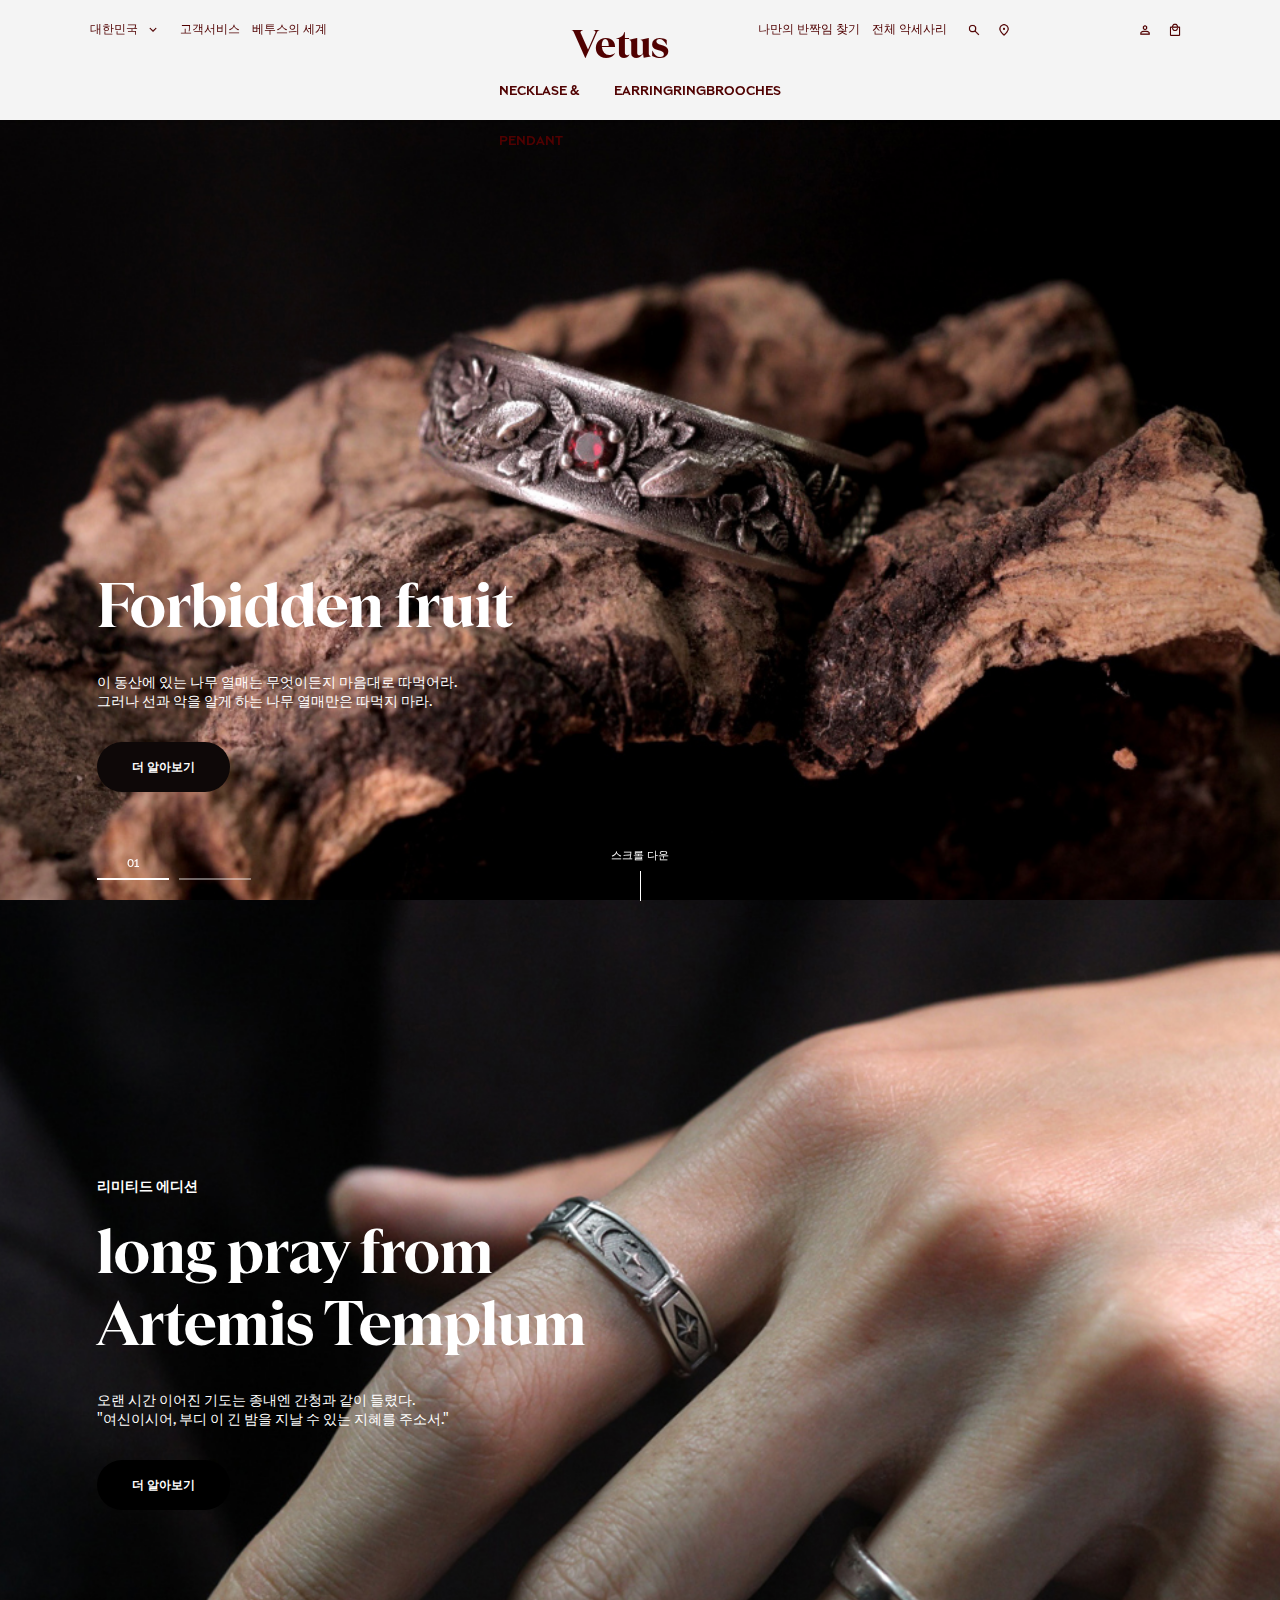
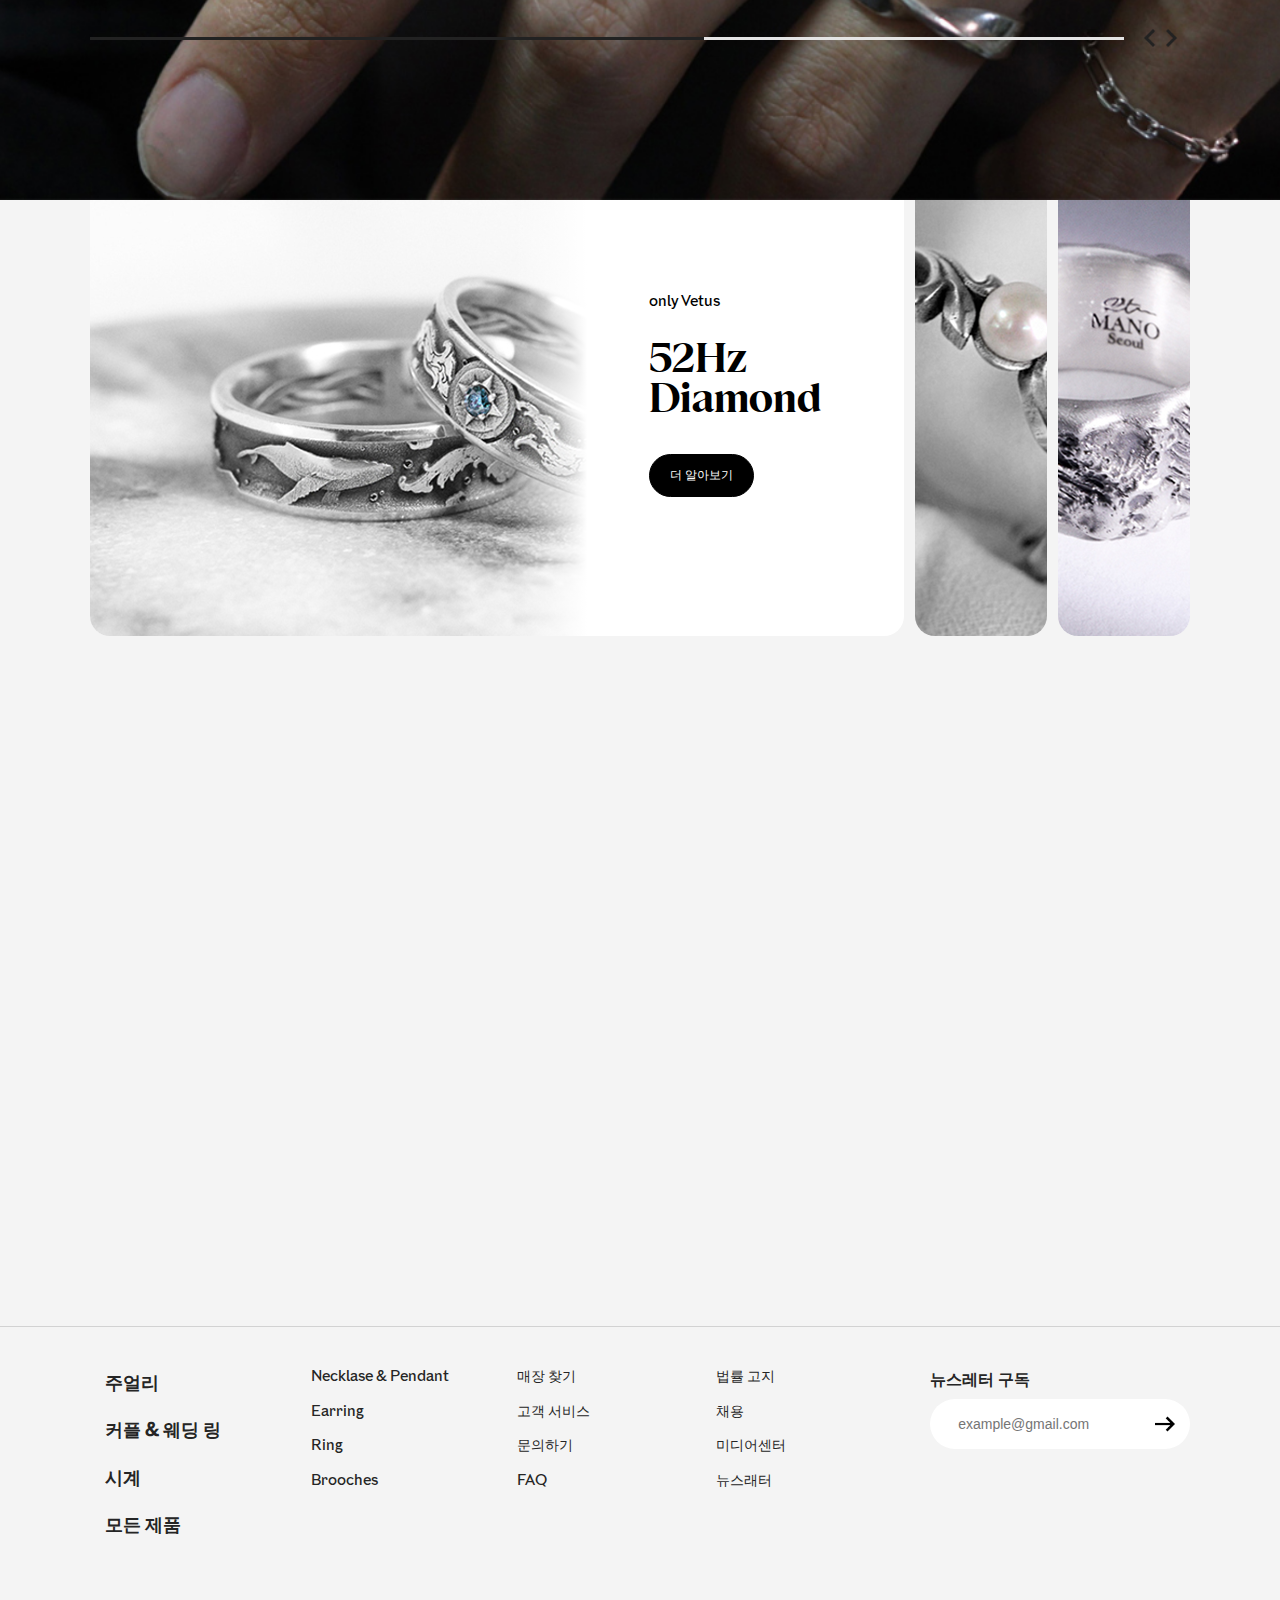
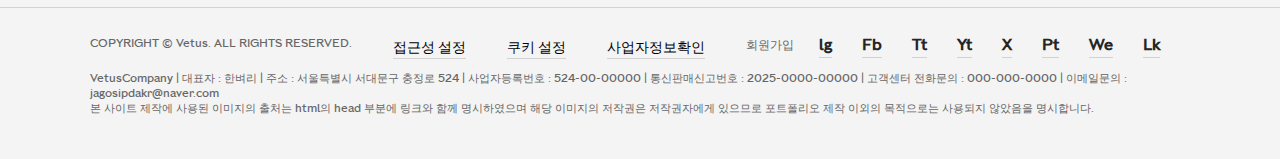
==== index.html @ 0f2a2543 "ipad test" ====
<!DOCTYPE html>
<html lang="ko">
<head>
  <meta charset="UTF-8">
  <meta name="viewport" content="width=device-width, initial-scale=1.0">
  <title>Vetus - 시간의 반짝임을 당신께 보냅니다.</title>

  <!-- 
      레퍼런스
      1) 론진 코리아 공식 홈페이지 : https://www.longines.com/kr
      2) 티파니엔코 America

      로고 이미지 출처
      1) 자체 제작

      상품 상세 이미지 출처 
      1) mano seoul : https://manoseoul.com/


    * 중앙컨텐츠 참고하기
      https://tapkorea.kr/
      https://www.planit147.com/
  -->

  <!-- 파비콘 -->
  <link rel="shortcut icon" href="/img/favicon.jpg" type="image/x-icon">

  <!-- font -->
  <link rel="stylesheet" href="css/font.css">

  <!-- css -->
  <link rel="stylesheet" href="css/reset.css">
  <link rel="stylesheet" href="css/style.css">
</head>
<body>
  <header>
    <div id="head-top">
      <div class="Toolbar left">
        <ul>
          <li class="text">대한민국<i class="icon arrow"></i></li>
          <li class="text"><a href="#">고객서비스</a></li>
          <li class="text"><a href="#">베투스의 세계</a></li>
        </ul>
      </div> <!-- Toolbar-left -->
      <div class="Toolbar right">
        <ul class="txt">
          <li class="text">나만의 반짝임 찾기</li>
          <li class="text">전체 악세사리</li>
        </ul>
        <ul class="icon-wrap left">
          <li><i class="icon search"></i><p class="hidden">검색</p></li>
          <li><i class="icon store"></i><p class="hidden">오프라인 매장 찾기</p></li>
        </ul>
        <h1><a href="#"><p>Vetus</p></a></h1>
        <ul class="icon-wrap right">
          <li><i class="icon login"></i><p class="hidden">회원가입</p></li>
          <li><i class="icon cart"></i><p class="hidden">장바구니</p></li>
          <li id="ham"><div><i></i><i></i><i></i></div></li>
        </ul>
      </div> <!-- Toolbar-right -->
    </div> <!-- header-top -->
    <nav id="head-bottom">
      <ul>
        <li><a href="#">NECKLASE & PENDANT</a></li>
        <li><a href="#">EARRING</a></li>
        <li><a href="#">RING</a></li>
        <li><a href="#">BROOCHES</a></li>
      </ul>
      <div id="gnb-sub">
      </div> <!-- gnb-sub -->
    </nav> <!-- gnb -->
  </header>
<!-- header end / main start -->
  <main>
    <div id="inner-box">
      <div class="wrap">
        <div id="main-view-a" class="area" onmousewheel="return false;">
          <!-- onmousewheel="return false;" = 이 구역에서는 마우스 휠 적용 x -->
           <div class="text">
            <h3>Forbidden fruit</h3>
            <p>이 동산에 있는 나무 열매는 무엇이든지 마음대로 따먹어라.
              <br>그러나 선과 악을 알게 하는 나무 열매만은 따먹지 마라.</p>
            <div class="btns">
              <span>더 알아보기</span>
             </div>
           </div> <!-- text -->
        </div>
        <div id="main-view-b" class="area">
          <div class="text">
            <h5>리미티드 에디션</h5>
            <h3>long pray from<br>Artemis Templum</h3>
            <p>오랜 시간 이어진 기도는 종내엔 간청과 같이 들렸다.
              <br>"여신이시어, 부디 이 긴 밤을 지날 수 있는 지혜를 주소서."</p>
            <span>더 알아보기</span>
          </div>  <!-- text -->
        </div>
      </div> <!-- wrap -->
      <div class="pager"></div>
      <div class="mouse">
        <p>스크롤 다운</p>
        <i></i>
      </div> <!-- mouse -->
    </div>
    <div id="content">
      <div id="select">
        <ul class="select-btn">
          <li class="list gift"><a  href="#gift" class="active">기프트 셀렉션</a></li>
          <li class="list only"><a href="#only">단독</a></li>
          <li class="list new"><a href="#new">신상품</a></li>
          <li class="list best"><a href="#best">베스트</a></li>
        </ul>
        <div id="select-sub">
          <article id="gift" class="active">
            <ul class="item-wrap">
              <li class="box item">
                <a href="#">
                  <div class="img">
                    <img src="img/gift-01.png" alt="">
                  </div>  <!-- img -->
                  <div class="info">
                    <span>베스트셀러</span>
                    <h3>52Hz Diamond</h3>
                    <div class="sub">
                      <p>블루 다이아몬드</p>
                    </div>
                    <h4>4,500,000 원</h4>
                  </div>  <!-- info -->
                </a>
              </li>  <!-- box -->
              <li class="box item">
                <a href="#">
                  <div class="img">
                    <img class="fix" src="img/gift-02.png" alt="">
                  </div>  <!-- img -->
                  <div class="info">
                    <span>베스트셀러</span>
                    <h3>white wave</h3>
                    <div class="sub">
                      <p>담수진주</p>
                    </div>
                    <h4>4,500,000 원</h4>
                  </div>  <!-- info -->
                </a>
              </li>  <!-- box -->
              <li class="box item">
                <a href="#">
                  <div class="img">
                    <img src="img/gift-03.png" alt="">
                  </div>  <!-- img -->
                  <div class="info">
                    <span>베스트셀러</span>
                    <h3>Venus</h3>
                    <div class="sub">
                      <p>담수진주</p>
                    </div>
                    <h4>4,500,000 원</h4>
                  </div>  <!-- info -->
                </a>
              </li>  <!-- box -->
              <li class="box item">
                <a href="#">
                  <div class="img">
                    <img src="img/gift-04.png" alt="">
                  </div>  <!-- img -->
                  <div class="info">
                    <span>베스트셀러</span>
                    <h3>The Old Man and the Sea</h3>
                    <div class="sub">
                      <p>파도</p>
                    </div>
                    <h4>4,500,000 원</h4>
                  </div>  <!-- info -->
                </a>
              </li>  <!-- box -->
              <li class="box item">
                <a href="#">
                  <div class="img">
                    <img src="img/main_02.png" alt="">
                  </div>  <!-- img -->
                  <div class="info">
                    <span>베스트셀러</span>
                    <h3>Artemis Templum</h3>
                    <div class="sub">
                      <p>별</p>
                    </div>
                    <h4>4,500,000 원</h4>
                  </div>  <!-- info -->
                </a>
              </li>  <!-- box -->
            </ul>
            <div class="swiper-scrollbar"></div>
            <div class="next"></div>
            <div class="prev"></div>
          </article>  <!-- gift -->
          <article id="only">
            <ul class="item-wrap">
              <li class="box item">
                <a href="#">
                  <div class="img">
                    <img src="img/only.png" alt="">
                  </div>  <!-- img -->
                  <div class="info">
                    <span>Only Vetus</span>
                    <h3>Veritas</h3>
                    <div class="sub">
                      <p>스와로브스키</p>
                    </div>
                    <h4>4,500,000 원</h4>
                  </div>  <!-- info -->
                </a>
              </li>  <!-- box -->
            </ul>
            <div class="swiper-scrollbar"></div>
            <div class="next arrow-hidden"></div>
            <div class="prev arrow-hidden"></div>
          </article>  <!-- only -->
          <article id="new">
            <ul class="item-wrap">
              <li class="box item">
                <a href="#">
                  <div class="img">
                    <img src="img/main_01.jpg" alt="">
                  </div>  <!-- img -->
                  <div class="info">
                    <span>신제품</span>
                    <h3>Forbidden fruit</h3>
                    <div class="sub">
                      <p>가넷</p>
                    </div>
                    <h4>4,500,000 원</h4>
                  </div>  <!-- info -->
                </a>
              </li>  <!-- box -->
            </ul>
            <div class="swiper-scrollbar"></div>
            <div class="next arrow-hidden"></div>
            <div class="prev arrow-hidden"></div>
          </article>  <!-- new -->
          <article id="best">
            <ul class="item-wrap">
              <li class="box item">
                <a href="#">
                  <div class="img">
                    <img src="img/best.png" alt="">
                  </div>  <!-- img -->
                  <div class="info">
                    <span>베스트셀러</span>
                    <h3>Nox</h3>
                    <div class="sub">
                      <p>스와로브스키</p>
                    </div>
                    <h4>4,500,000 원</h4>
                  </div>  <!-- info -->
                </a>
              </li>  <!-- box -->
            </ul>
            <div class="swiper-scrollbar"></div>
            <div class="next arrow-hidden"></div>
            <div class="prev arrow-hidden"></div>
          </article>  <!-- best -->
        </div>  <!-- select-sub -->
      </div>  <!-- select -->
      <div id="large-view">
        <div class="box active">
          <div class="large-img">
            <img src="img/large-view01.png" alt="">
          </div>  <!-- large-img -->
          <div class="info">
            <ul>
              <li><h5>only Vetus</h5></li>
              <li><h3>52Hz Diamond</h3></li>
              <li><span>더 알아보기</span></li>
            </ul>
          </div>
        </div>  <!-- box -->
        <div class="box">
          <div class="large-img">
            <img src="img/large-view02.png" alt="">
          </div>  <!-- large-img -->
          <div class="info">
            <ul>
              <li><h5>only Vetus</h5></li>
              <li><h3>Venus</h3></li>
              <li><span>더 알아보기</span></li>
            </ul>
          </div>
        </div>  <!-- box -->
        <div class="box">
          <div class="large-img">
            <img src="img/large-view03.png" alt="">
          </div>  <!-- large-img -->
          <div class="info">
            <ul>
              <li><h5>only Vetus</h5></li>
              <li><h3>The Old Man<br>and the Sea</h3></li>
              <li><span>더 알아보기</span></li>
            </ul>
          </div>
        </div>  <!-- box -->
      </div>  <!-- large-view -->
      <div id="video">
        <div class="frame">
          <iframe width="560" height="315" src="https://www.youtube.com/embed/Lh4hVo2W6wM?si=hEgqu5d1SpHcn3oU?autoplay=1&mute=1&controls=0"
            title="YouTube video player" frameborder="0" allow="accelerometer; autoplay; clipboard-write; encrypted-media; gyroscope; picture-in-picture; web-share"
            referrerpolicy="strict-origin-when-cross-origin" allowfullscreen>
          </iframe>
        </div>
      </div>
    </div>  <!-- content -->
  </main>
  <footer>
    <div id="footer-top">
      <div class="inner">
        <div class="dep-a">
          <ul>
            <li><a href="#">주얼리</a></li>
            <li><a href="#">커플 & 웨딩 링</a></li>
            <li><a href="#">시계</a></li>
            <li><a href="#">모든 제품</a></li>
          </ul>
        </div>
        <div class="dep-b">
          <ul>
            <li><a href="#">Necklase & Pendant</a></li>
            <li><a href="#">Earring</a></li>
            <li><a href="#">Ring</a></li>
            <li><a href="#">Brooches</a></li>
          </ul>
        </div>
        <div class="info">
          <ul class="left">
            <li>매장 찾기</li>
            <li>고객 서비스</li>
            <li>문의하기</li>
            <li>FAQ</li>
          </ul>
          <ul class="right">
            <li>법률 고지</li>
            <li>채용</li>
            <li>미디어센터</li>
            <li>뉴스래터</li>
          </ul>
        </div>
        <div class="letter">
          <p>뉴스레터 구독</p>
          <div class="box">
            <input type="text" placeholder="example@gmail.com">
            <i></i>
          </div>
        </div>  <!-- letter -->
      </div>  <!-- inner -->
    </div> <!-- footer-top -->
    <div id="footer-bottom">
      <div id="copy">
        <p class="copyright">COPYRIGHT &copy; Vetus. ALL RIGHTS RESERVED.</p>
        <a class="btns" href="#">접근성 설정</a>
        <a class="btns" href="#">쿠키 설정</a>
        <a class="btns" href="#">사업자정보확인</a>
        <div class="join">
          <p>회원가입</p>
          <ul>
            <li><a href="#">lg</a></li>
            <li><a href="#">Fb</a></li>
            <li><a href="#">Tt</a></li>
            <li><a href="#">Yt</a></li>
            <li><a href="#">X</a></li>
            <li><a href="#">Pt</a></li>
            <li><a href="#">We</a></li>
            <li><a href="#">Lk</a></li>
          </ul>
        </div>  <!-- join -->
      </div>  <!-- copy -->
      <div id="license">
        <p>VetusCompany | 대표자 : 한벼리 | 
          주소 : 서울특별시 서대문구 충정로 524 | 사업자등록번호 : 524-00-00000 | 
          통신판매신고번호 : 2025-0000-00000 | 고객센터 전화문의 : 000-000-0000 | 
          이메일문의 : jagosipdakr@naver.com</p>
        <p>본 사이트 제작에 사용된 이미지의 출처는 html의 head 부분에 링크와 함께 명시하였으며
          해당 이미지의 저작권은 저작권자에게 있으므로 포트폴리오 제작 이외의 목적으로는
          사용되지 않았음을 명시합니다.
        </p>
      </div>
    </div> <!-- footer-bottom -->
  </footer>

  <script src="https://cdn.jsdelivr.net/npm/swiper@11/swiper-bundle.min.js"></script>
  <script src="js/EzenScrollClass.js"></script>
  <script src="js/index_script.js"></script>
</body>
</html>
---- css/font.css ----
@font-face {
  font-family: 'LonginesSans_M';
  src: url(../font/LonginesSansMedium.woff2) format('woff2');
}

@font-face {
  font-family: 'LonginesSans_B';
  src: url(../font/LonginesSansBold.woff2) format('woff2');
}

@font-face {
  font-family: 'LonginesSerif_B';
  src: url(../font/LonginesSerifBold.woff2) format('woff2');
}
---- css/style.css ----
@charset "UTF-8";
/* 리셋 추가값 */
* {
  box-sizing: border-box;
}

a {
  text-decoration: none;
  color: inherit;
  cursor: pointer;
}

body {
  background: #f4f4f4;
  font-family: "LonginesSans_M";
  font-weight: 500;
}

/* 유동 사용 설정값 */
.hidden {
  display: none;
  visibility: hidden;
  opacity: 0;
}

/* 고정값 */
/* 고정값(color) */
/* 고정값(font) */
/* header */
header {
  width: 100%;
  height: fit-content;
  display: flex;
  justify-content: center;
  align-items: center;
  flex-direction: column;
  color: #fff;
  position: fixed;
  top: 0;
  left: 0;
  z-index: 100;
}
header::before {
  content: "";
  position: absolute;
  top: 0;
  left: 0;
  z-index: -1;
  width: 100%;
  height: 0%;
  background: #f4f4f4;
  box-shadow: 0 0 3px rgba(0, 0, 0, 0.2);
  transition: all 0.2s ease-in-out;
}
header::after {
  content: "";
  visibility: hidden;
  opacity: 0;
  position: fixed;
  top: 0;
  left: 0;
  z-index: -1;
  width: 100%;
  height: 100%;
  background: rgba(0, 0, 0, 0.5);
}
header #head-top {
  width: 100%;
  height: 60px;
  padding: 0 7%;
  display: flex;
  justify-content: space-between;
  align-items: center;
  flex-direction: row;
}
header #head-top h1 {
  width: 20%;
  height: 50px;
  position: relative;
  left: -82.5%;
  z-index: 1;
}
header #head-top h1 p {
  width: 100%;
  height: 100%;
  display: flex;
  justify-content: center;
  align-items: center;
  font-size: 2.4em;
  font-family: "LonginesSerif_B", "Georgia";
}
header #head-top .Toolbar.left {
  width: 100%;
  height: 40px;
  padding-top: 10px;
  display: flex;
  justify-content: flex-start;
}
header #head-top .Toolbar.right {
  width: 100%;
  height: 40px;
  padding-top: 10px;
  display: flex;
  justify-content: flex-end;
}
header #head-top .Toolbar ul {
  display: flex;
  justify-content: center;
}
header #head-top .Toolbar li {
  width: fit-content;
  height: 100%;
  font-size: 12px;
  line-height: 1.6;
}
header #head-top .Toolbar li a {
  font-family: "LonginesSans_M", Helvetica, Arial;
}
header #head-top .Toolbar .text {
  margin-right: 12px;
}
header #head-top .Toolbar li .icon {
  display: inline-block;
  width: 1.2em;
  height: 1.2em;
  margin: 0 8px;
  vertical-align: middle;
}
header #head-top .Toolbar .icon.arrow {
  background: url(../img/down-white.png) no-repeat center;
  background-size: contain;
}
header #head-top .Toolbar .icon.search {
  background: url(../img/search-white.png) no-repeat center;
  background-size: contain;
}
header #head-top .Toolbar .icon.store {
  background: url(../img/store-white.png) no-repeat center;
  background-size: contain;
}
header #head-top .Toolbar .icon.login {
  background: url(../img/login-white.png) no-repeat center;
  background-size: contain;
}
header #head-top .Toolbar .icon.cart {
  background: url(../img/cart-white.png) no-repeat center;
  background-size: contain;
}
header #head-top .Toolbar #ham div {
  display: none;
  width: 1.6em;
  height: 1.6em;
  margin: 0 8px;
  position: relative;
  z-index: 2;
}
header #head-top .Toolbar #ham div i {
  position: absolute;
  width: 86%;
  height: 2px;
  background: #500101;
  transition: all 0.4s ease-in-out;
}
header #head-top .Toolbar #ham div i:nth-child(1) {
  top: 15%;
}
header #head-top .Toolbar #ham div i:nth-child(2) {
  top: 50%;
}
header #head-top .Toolbar #ham div i:nth-child(3) {
  top: 85%;
}
header #head-top .Toolbar #ham.active i:nth-child(1) {
  top: 50%;
  transform: rotate(45deg);
}
header #head-top .Toolbar #ham.active i:nth-child(2) {
  display: none;
}
header #head-top .Toolbar #ham.active i:nth-child(3) {
  top: 50%;
  transform: rotate(-45deg);
}
header #head-bottom {
  width: 22%;
  height: fit-content;
  margin: 6px auto 0;
}
header #head-bottom ul {
  width: 100%;
  height: 54px;
  display: flex;
  justify-content: space-between;
}
header #head-bottom li {
  width: fit-content;
  height: 100%;
}
header #head-bottom a {
  line-height: 50px;
  font-size: 12px;
  font-family: "LonginesSans_B", Helvetica, Arial;
}

header:hover {
  color: #500101;
}
header:hover::before {
  height: 100%;
}
header:hover #head-top .Toolbar li:hover {
  color: #9e0000;
}
header:hover #head-top .Toolbar .icon.arrow {
  background: url(../img/down-darkred.png) no-repeat center;
  background-size: contain;
}
header:hover #head-top .Toolbar .icon.search {
  background: url(../img/search-darkred.png) no-repeat center;
  background-size: contain;
}
header:hover #head-top .Toolbar .icon.store {
  background: url(../img/store-darkred.png) no-repeat center;
  background-size: contain;
}
header:hover #head-top .Toolbar .icon.login {
  background: url(../img/login-darkred.png) no-repeat center;
  background-size: contain;
}
header:hover #head-top .Toolbar .icon.cart {
  background: url(../img/cart-darkred.png) no-repeat center;
  background-size: contain;
}
header:hover #head-top .Toolbar .icon.arrow:hover {
  background: url(../img/down-red.png) no-repeat center;
  background-size: contain;
}
header:hover #head-top .Toolbar .icon.search:hover {
  background: url(../img/search-red.png) no-repeat center;
  background-size: contain;
}
header:hover #head-top .Toolbar .icon.store:hover {
  background: url(../img/store-red.png) no-repeat center;
  background-size: contain;
}
header:hover #head-top .Toolbar .icon.login:hover {
  background: url(../img/login-red.png) no-repeat center;
  background-size: contain;
}
header:hover #head-top .Toolbar .icon.cart:hover {
  background: url(../img/cart-red.png) no-repeat center;
  background-size: contain;
}
header:hover #head-bottom li:hover {
  color: #9e0000;
}

header.scrolled {
  color: #500101;
}
header.scrolled::before {
  height: 100%;
}
header.scrolled #head-top .Toolbar .icon.arrow {
  background: url(../img/down-darkred.png) no-repeat center;
  background-size: contain;
}
header.scrolled #head-top .Toolbar .icon.search {
  background: url(../img/search-darkred.png) no-repeat center;
  background-size: contain;
}
header.scrolled #head-top .Toolbar .icon.store {
  background: url(../img/store-darkred.png) no-repeat center;
  background-size: contain;
}
header.scrolled #head-top .Toolbar .icon.login {
  background: url(../img/login-darkred.png) no-repeat center;
  background-size: contain;
}
header.scrolled #head-top .Toolbar .icon.cart {
  background: url(../img/cart-darkred.png) no-repeat center;
  background-size: contain;
}

/* main */
#inner-box {
  width: 100%;
  height: 100vh;
}

.wrap {
  display: flex;
  flex-direction: column;
  position: relative;
}
.wrap .area {
  width: 100%;
  height: 100vh;
  flex-shrink: 0;
  line-height: 1.4;
}
.wrap #main-view-a {
  background: url("../img/main_01.jpg") no-repeat center/cover;
}
.wrap #main-view-a:active {
  transition: all 0.5s;
  transition-duration: 1400ms;
}
.wrap #main-view-a .text {
  width: fit-content;
  height: fit-content;
  position: absolute;
  bottom: 12%;
  left: 7.6%;
  color: #fff;
}
.wrap #main-view-a .text h3 {
  font-size: 60px;
  font-family: "LonginesSerif_B", "Georgia";
  margin-bottom: 30px;
  line-height: 1.2;
}
.wrap #main-view-a .text p {
  font-size: 14px;
  margin-bottom: 30px;
}
.wrap #main-view-a .text .btns {
  display: flex;
  justify-content: flex-start;
  align-items: center;
}
.wrap #main-view-a .text span {
  display: flex;
  justify-content: center;
  align-items: center;
  width: fit-content;
  height: 50px;
  padding: 2px 35px;
  margin-right: 15px;
  line-height: 14px;
  background: #0e0808;
  border-radius: 50px;
  font-size: 12px;
  font-weight: 700;
  color: #fff;
  cursor: pointer;
  transition: all 0.3s;
}
.wrap #main-view-a .text span:hover {
  background: #fff;
  color: #000;
}
.wrap #main-view-b {
  background: url("../img/main_02.png") no-repeat center/cover;
  position: relative;
  z-index: 3 !important;
}
.wrap #main-view-b:active {
  transition: all 0.5s;
  transition-duration: 1400ms;
}
.wrap #main-view-b .text {
  width: fit-content;
  height: fit-content;
  position: absolute;
  bottom: calc(50% - 160px);
  left: 7.6%;
  color: #fff;
}
.wrap #main-view-b .text h5 {
  font-size: 14px;
  font-weight: 700;
  margin-bottom: 20px;
}
.wrap #main-view-b .text h3 {
  font-size: 60px;
  font-family: "LonginesSerif_B", "Georgia";
  margin-bottom: 30px;
  line-height: 1.2;
}
.wrap #main-view-b .text p {
  font-size: 14px;
  margin-bottom: 30px;
}
.wrap #main-view-b .text span {
  display: flex;
  justify-content: center;
  align-items: center;
  width: fit-content;
  height: 50px;
  padding: 2px 35px;
  margin-right: 15px;
  line-height: 14px;
  background: #000;
  border-radius: 50px;
  font-size: 12px;
  font-weight: 700;
  color: #fff;
  cursor: pointer;
  transition: all 0.3s;
}
.wrap #main-view-b .text span:hover {
  background: #fff;
  color: #000;
}

@keyframes pager-fade {
  0% {
    width: 0;
  }
  100% {
    width: 72px;
  }
}
.pager {
  position: absolute;
  bottom: 0;
  left: 7.6%;
  z-index: 10;
  width: fit-content;
  height: 50px;
  display: flex;
  flex-direction: row;
  transition: all 0.3s;
}
.pager span {
  display: flex;
  justify-content: center;
  align-items: center;
  width: 72px;
  height: 30px;
  margin-right: 10px;
  border-bottom: 2px solid rgba(255, 255, 255, 0.4);
  color: transparent;
  font-size: 10px;
  position: relative;
}
.pager span::before {
  content: "";
  opacity: 0;
  position: absolute;
  left: 0;
  top: 0;
  width: 100%;
  height: 100%;
  border-bottom: 2px solid #fff;
}
.pager span.active {
  color: #fff;
}
.pager span.active::before {
  opacity: 1;
  animation: pager-fade 0.4s ease-in-out 1 forwards;
}

@keyframes mouse-anime {
  0% {
    height: 0;
    top: 0;
  }
  25% {
    height: 100%;
    top: 0;
  }
  50% {
    height: 100%;
    top: 0;
  }
  75% {
    height: 0;
    top: 100%;
  }
  100% {
    height: 0;
    top: 100%;
  }
}
.mouse {
  position: absolute;
  bottom: 0;
  left: 30%;
  z-index: 10;
  width: 40%;
  height: 50px;
  display: flex;
  justify-content: flex-start;
  align-items: center;
  flex-direction: column;
}
.mouse p {
  font-size: 11px;
  margin-bottom: 10px;
  color: #fff;
}
.mouse i {
  display: block;
  position: relative;
  width: 1px;
  height: 30px;
  background-color: rgba(255, 255, 255, 0.4666666667);
}
.mouse i::after {
  content: "";
  display: block;
  width: 1px;
  height: 30px;
  background-color: #fff;
  position: absolute;
  top: 0;
  left: 0;
  animation: mouse-anime 2.5s ease infinite forwards;
}

#content {
  width: 100%;
  height: fit-content;
  padding: 0 7%;
}

#select {
  width: 100%;
  height: fit-content;
  margin-top: 50px;
  padding: 50px 0;
}
#select .select-btn {
  width: 18%;
  height: fit-content;
  margin: 0 auto 100px;
  display: flex;
  justify-content: space-between;
  align-items: center;
}
#select .list {
  width: fit-content;
  height: 100%;
}
#select .list a {
  width: fit-content;
  height: 100%;
  padding: 5px 0;
  font-size: 12px;
  font-weight: 700;
  border-bottom: 1px solid #f4f4f4;
}
#select .list a.active {
  border-bottom: 1px solid #000;
}
#select #select-sub {
  width: 100%;
  height: fit-content;
  overflow: hidden;
}
#select #select-sub article {
  display: none;
  position: relative;
}
#select #select-sub article.active {
  display: block;
  height: 540px;
}
#select #select-sub article .swiper-scrollbar {
  position: absolute;
  bottom: 16px;
  left: 0;
  z-index: 10;
  width: 94%;
  height: 3px;
  background: #e4e4e4;
}
#select #select-sub article .swiper-scrollbar-drag {
  height: 3px;
  background: #222222;
}
#select #select-sub article .next {
  background: url("../img/arrow-right.png") no-repeat center;
  background-size: contain;
  position: absolute;
  bottom: 0;
  right: 0;
  z-index: 10;
  width: 36px;
  height: 36px;
}
#select #select-sub article .prev {
  background: url("../img/arrow-left.png") no-repeat center;
  background-size: contain;
  position: absolute;
  bottom: 0;
  right: 2%;
  z-index: 10;
  width: 36px;
  height: 36px;
}
#select #select-sub article .next.arrow-hidden,
#select #select-sub article .prev.arrow-hidden {
  display: none;
  background: transparent;
}
#select #select-sub .item-wrap {
  display: flex;
  flex-wrap: nowrap;
  width: 100%;
  height: 100%;
}
#select #select-sub .box {
  width: 25%;
  height: 510px;
}
#select #select-sub .box:hover .img img {
  transform: scale(1.1);
}
#select #select-sub .box a {
  width: 100%;
  height: 100%;
  display: flex;
  flex-direction: column;
  justify-content: center;
  align-items: center;
}
#select #select-sub .box .img {
  width: 330px;
  height: 330px;
  overflow: hidden;
  display: flex;
  justify-content: center;
  align-items: center;
}
#select #select-sub .box .img img {
  height: 96%;
  transition: all 0.4s;
}
#select #select-sub img.fix {
  margin-left: 22px;
}
#select #select-sub .box .info {
  width: 60%;
  height: 200px;
  display: flex;
  justify-content: center;
  align-items: center;
  flex-direction: column;
  text-align: center;
}
#select #select-sub .box .info span {
  display: block;
  width: 100%;
  height: fit-content;
  margin-bottom: 10px;
  color: #9e0000;
  font-size: 14px;
  font-weight: 700;
}
#select #select-sub .box .info h3 {
  width: 100%;
  height: fit-content;
  margin-bottom: 10px;
  font-size: 12px;
  line-height: 1.3;
  font-weight: 700;
}
#select #select-sub .box .info .sub {
  width: 100%;
  height: fit-content;
  margin-bottom: 10px;
}
#select #select-sub .box .info .sub p {
  display: block;
  color: #666666;
  font-size: 14px;
  line-height: 1.2;
}
#select #select-sub .box .info h4 {
  width: 100%;
  height: fit-content;
  margin: 10px auto 20px;
  color: #666666;
  font-size: 14px;
}

#large-view {
  width: 100%;
  height: fit-content;
  padding: 50px 0;
  display: flex;
  justify-content: flex-start;
  align-items: center;
  gap: 1%;
}
#large-view .box {
  width: 12%;
  height: 480px;
  border-radius: 20px;
  overflow: hidden;
  display: flex;
  justify-content: space-between;
  align-items: center;
  transition: all 0.5s ease;
  background: #fff;
}
#large-view .box .large-img {
  display: flex;
  justify-content: center;
  align-items: center;
  width: 100%;
  height: 100%;
  overflow: hidden;
  position: relative;
}
#large-view .box .large-img::after {
  content: "";
  position: absolute;
  top: 0;
  right: 0;
  width: 20%;
  height: 100%;
  display: none;
  background: linear-gradient(270deg, #fff 30%, rgba(0, 0, 0, 0));
}
#large-view .box .info {
  width: 35%;
  height: 100%;
  display: none;
}
#large-view .box ul {
  width: 100%;
  height: fit-content;
  padding-left: 30px;
  display: flex;
  flex-direction: column;
}
#large-view .box li {
  width: fit-content;
  height: fit-content;
}
#large-view .box h5 {
  font-size: 14px;
  margin-bottom: 30px;
}
#large-view .box h3 {
  font-size: 40px;
  font-family: "LonginesSerif_B", "Georgia";
  margin-bottom: 35px;
}
#large-view .box span {
  display: block;
  width: fit-content;
  height: fit-content;
  padding: 12px 20px;
  line-height: 1.4;
  font-size: 12px;
  color: #fff;
  background: #000;
  border-radius: 50px;
  border: 1px solid #000;
  transition: all 0.3s;
  cursor: pointer;
}
#large-view .box span:hover {
  background: transparent;
  color: #000;
}
#large-view .box.active {
  width: 74%;
  height: 480px;
}
#large-view .box.active .preview img {
  display: none;
}
#large-view .box.active .large-img::after {
  display: block;
}
#large-view .box.active .large-img {
  display: block;
  width: 65%;
}
#large-view .box.active .info {
  display: flex;
  justify-content: center;
  align-items: center;
}

#video {
  width: 100%;
  height: fit-content;
  padding: 50px 0;
  display: flex;
  justify-content: center;
  align-items: center;
}
#video .frame {
  width: 100%;
  height: 540px;
  border-radius: 20px;
  overflow: hidden;
}
#video iframe {
  width: 100% !important;
  height: 100% !important;
}

/* footer */
footer {
  width: 100%;
  height: fit-content;
}
footer #footer-top {
  width: 100%;
  padding: 40px 0 50px;
  border-top: 1px solid #d2d2d2;
  border-bottom: 1px solid #d2d2d2;
}
footer #footer-top .inner {
  padding: 0 7%;
  display: flex;
  justify-content: space-between;
  align-items: center;
  flex-direction: row;
  color: #252525;
}
footer #footer-top .inner .dep-a {
  width: 18.75%;
  height: 190px;
  padding-left: 15px;
}
footer #footer-top .inner .dep-a li {
  width: fit-content;
  margin-bottom: 15px;
  font-size: 18px;
  line-height: 1.8;
  font-weight: 700;
}
footer #footer-top .inner .dep-a li:hover {
  color: #9e0000;
}
footer #footer-top .inner .dep-b {
  width: 18.75%;
  height: 190px;
  padding-left: 15px;
}
footer #footer-top .inner .dep-b li {
  width: fit-content;
  margin-bottom: 15px;
  font-size: 14px;
  line-height: 1.4;
  font-weight: 500;
}
footer #footer-top .inner .dep-b li:hover {
  color: #9e0000;
}
footer #footer-top .inner .info {
  width: 37.5%;
  height: 190px;
  padding-left: 15px;
}
footer #footer-top .inner .info .left {
  float: left;
  width: 50%;
}
footer #footer-top .inner .info .right {
  float: left;
  width: 50%;
}
footer #footer-top .inner .info li {
  width: fit-content;
  margin-bottom: 15px;
  font-size: 14px;
  line-height: 1.4;
  font-weight: 500;
}
footer #footer-top .inner .info li:hover {
  color: #9e0000;
}
footer #footer-top .inner .letter {
  width: 25%;
  height: 190px;
  padding-left: 15px;
}
footer #footer-top .inner .letter p {
  width: 100%;
  padding: 5px 0 11px;
  font-weight: 700;
}
footer #footer-top .inner .letter .box {
  width: 100%;
  height: 50px;
  display: flex;
  justify-content: flex-start;
  align-items: center;
  background: #fff;
  border-radius: 50px;
}
footer #footer-top .inner .letter input {
  width: calc(100% - 50px);
  height: 48px;
  background: transparent;
  padding-left: 2em;
  font-size: 14px;
  border: none;
  outline: none;
  border-radius: 50px;
}
footer #footer-top .inner .letter i {
  width: 50px;
  height: 50px;
  background: url("../img/letter.png") no-repeat center center;
  background-size: 60%;
}
footer #footer-bottom {
  width: 100%;
  height: fit-content;
  padding: 30px 7%;
}
footer #footer-bottom #copy {
  width: 100%;
  height: fit-content;
  display: flex;
  justify-content: space-between;
  align-items: start;
  flex-direction: row;
  font-size: 11px;
  color: #666666;
}
footer #footer-bottom #copy .btns {
  width: fit-content;
  height: fit-content;
  line-height: 1.4;
  color: #000;
  font-size: 14px;
  border-bottom: 1px solid #d2d2d2;
}
footer #footer-bottom #copy .btns:hover {
  color: #9e0000;
  border-color: #9e0000;
}
footer #footer-bottom #copy .join p {
  float: left;
  font-size: 12px;
  margin-right: 25px;
  line-height: 1.2;
}
footer #footer-bottom #copy .join ul {
  float: left;
  display: flex;
  justify-content: space-between;
  align-items: center;
  flex-direction: row;
}
footer #footer-bottom #copy .join li {
  width: fit-content;
  margin-right: 30px;
  padding-bottom: 4px;
  border-bottom: 1px solid #d2d2d2;
  font-size: 15px;
  color: #252525;
  font-weight: 700;
}
footer #footer-bottom #copy .join li:hover {
  color: #9e0000;
  border-color: #9e0000;
}
footer #footer-bottom #license {
  margin: 12px 0;
  line-height: 1.4;
  font-size: 11px;
  color: #666666;
}

/* media query */
@media all and (max-width: 1024px) {
  header {
    background: #f4f4f4;
  }
  header::before {
    content: "";
    position: fixed;
    top: 0;
    left: auto;
    right: 0;
    z-index: 1;
    width: 0%;
    height: 100%;
    border-radius: 20px 0 0 20px;
    box-shadow: -2px 0 3px rgba(0, 0, 0, 0.2);
  }
  header.active::before {
    width: 40%;
  }
  header.active::after {
    content: "";
    visibility: visible;
    opacity: 1;
  }
  header #head-top {
    height: 70px;
  }
  header #head-top h1 {
    color: #500101;
    margin-top: -12px;
    left: 2%;
  }
  header #head-top .Toolbar.left {
    display: none;
    width: 0;
    height: 0;
    padding: 0;
  }
  header #head-top .Toolbar.right {
    justify-content: space-between;
  }
  header #head-top .Toolbar.right .txt {
    display: none;
  }
  header #head-top .Toolbar li .icon {
    width: 1.6em;
    height: 1.6em;
  }
  header #head-top .Toolbar .icon.search {
    background: url(../img/search-darkred.png) no-repeat center;
    background-size: contain;
  }
  header #head-top .Toolbar .icon.store {
    background: url(../img/store-darkred.png) no-repeat center;
    background-size: contain;
  }
  header #head-top .Toolbar .icon.login {
    background: url(../img/login-darkred.png) no-repeat center;
    background-size: contain;
  }
  header #head-top .Toolbar .icon.cart {
    background: url(../img/cart-darkred.png) no-repeat center;
    background-size: contain;
  }
  header #head-top .Toolbar #ham div {
    display: block;
  }
  header #head-top .Toolbar #ham.active div {
    top: 0;
    right: -150%;
  }
  header #head-bottom {
    display: none;
  }
}
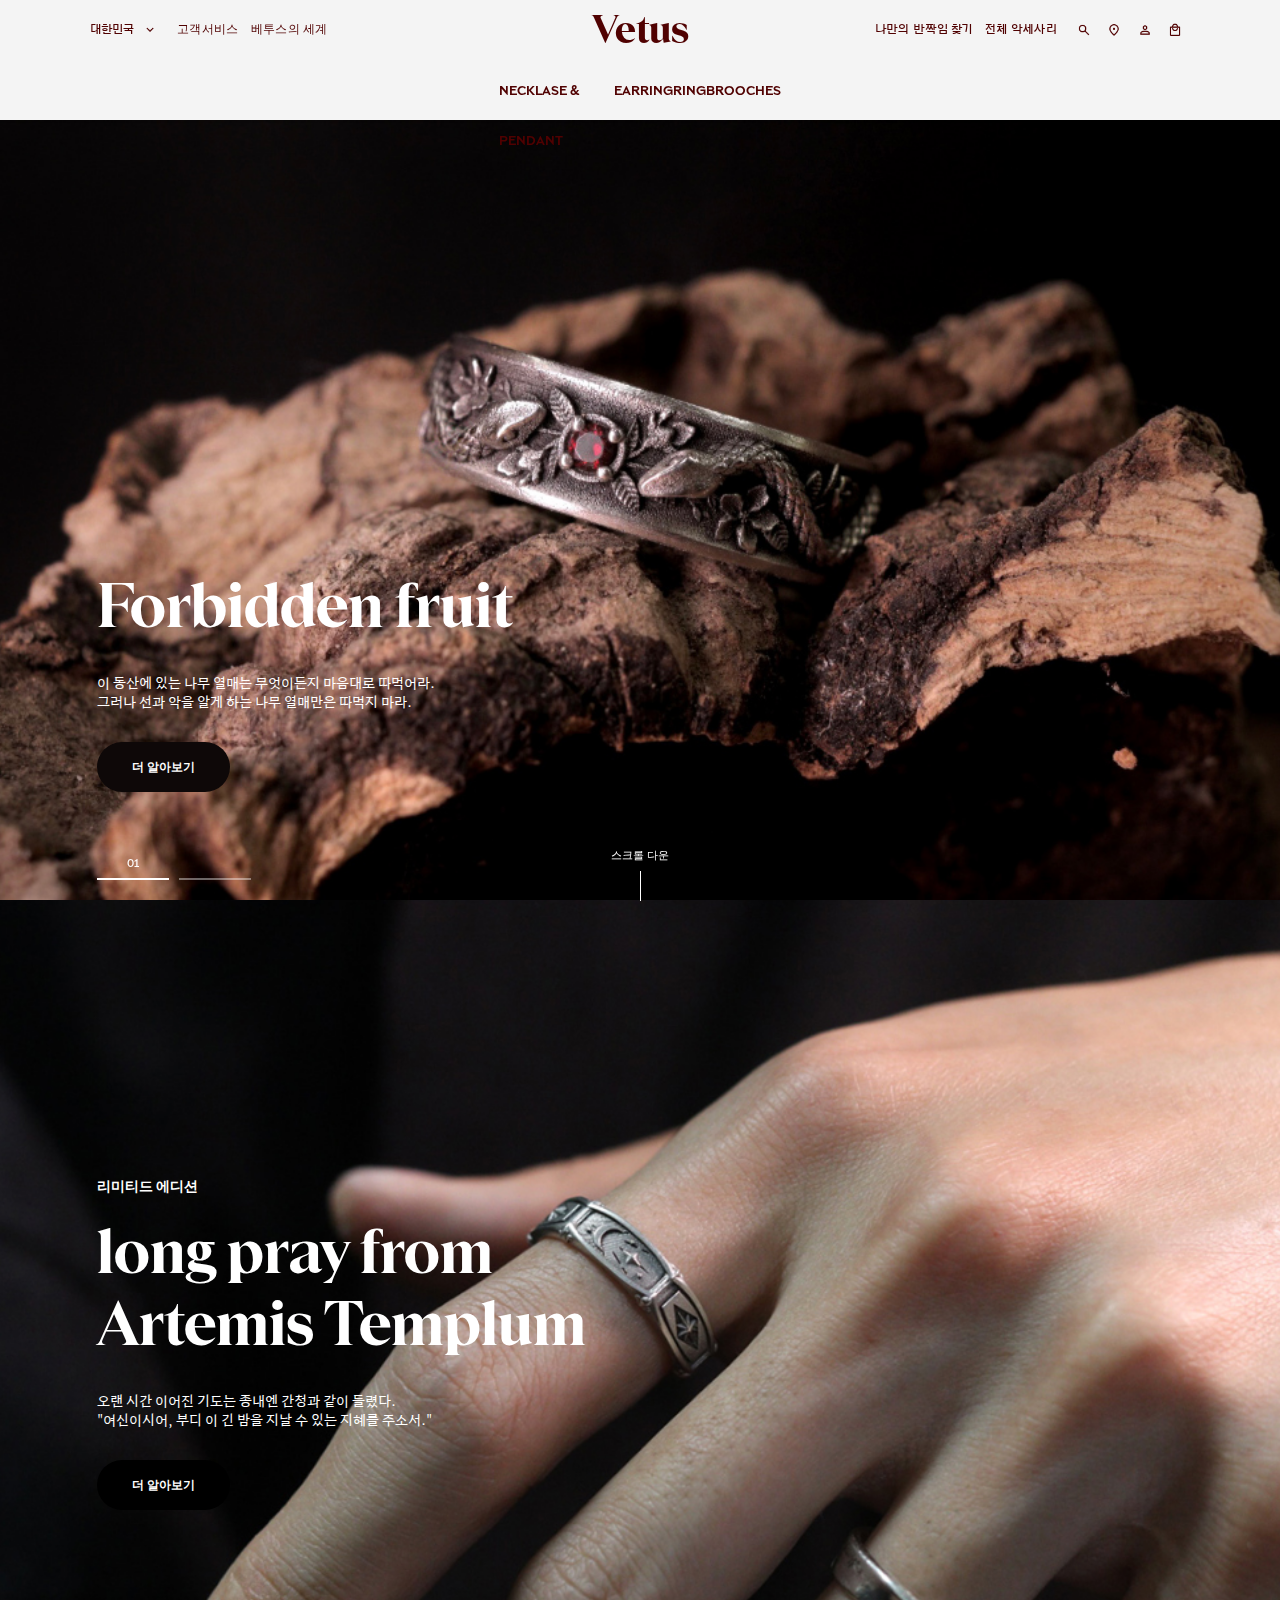
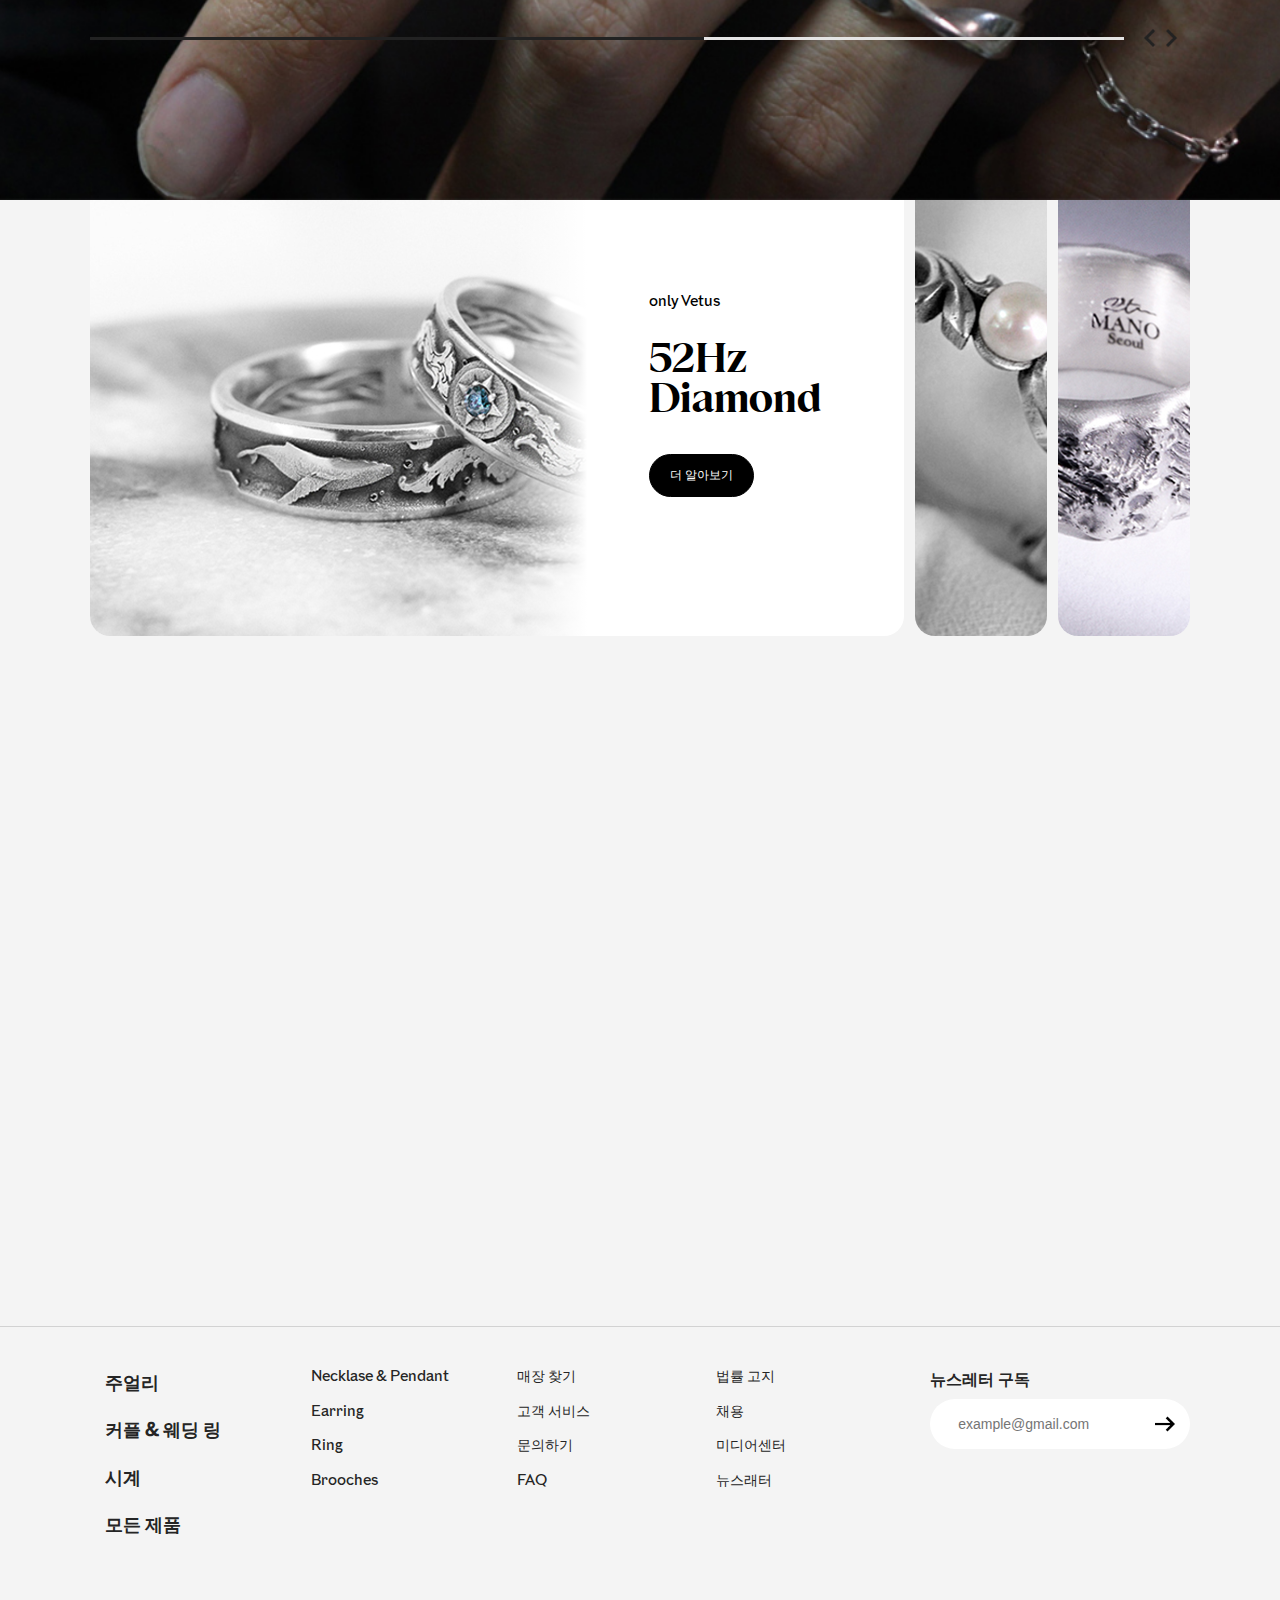
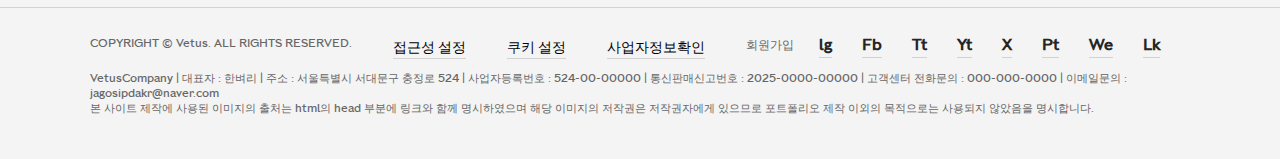
==== commit d1532709: "체크 한번 합시다" ====
--- a/index.html
+++ b/index.html
@@ -42,8 +42,9 @@
           <li class="text"><a href="#">베투스의 세계</a></li>
         </ul>
       </div> <!-- Toolbar-left -->
+      <h1 id="over"><a href="#"><p>Vetus</p></a></h1>
       <div class="Toolbar right">
-        <ul class="txt">
+        <ul class="txt"> 
           <li class="text">나만의 반짝임 찾기</li>
           <li class="text">전체 악세사리</li>
         </ul>
@@ -51,7 +52,7 @@
           <li><i class="icon search"></i><p class="hidden">검색</p></li>
           <li><i class="icon store"></i><p class="hidden">오프라인 매장 찾기</p></li>
         </ul>
-        <h1><a href="#"><p>Vetus</p></a></h1>
+        <h1 id="under"><a href="#"><p>Vetus</p></a></h1>
         <ul class="icon-wrap right">
           <li><i class="icon login"></i><p class="hidden">회원가입</p></li>
           <li><i class="icon cart"></i><p class="hidden">장바구니</p></li>
@@ -65,6 +66,15 @@
         <li><a href="#">EARRING</a></li>
         <li><a href="#">RING</a></li>
         <li><a href="#">BROOCHES</a></li>
+        <li class="hidden ghost ko"><a href="#">나만의 반짝임 찾기</a></li>
+      </ul>
+      <ul class="hidden ghost">
+        <li class="ko"><a href="#">베투스의 세계</a></li>
+        <li class="ko"><a href="#">고객서비스</a></li>
+      </ul>
+      <ul class="hidden ghost">
+        <li class="ko"><a href="#">나의 계정</a></li>
+        <li class="ko"><a href="">대한민국<i class="icon arrow"></i></a></li>
       </ul>
       <div id="gnb-sub">
       </div> <!-- gnb-sub -->
@@ -103,8 +113,8 @@
     </div>
     <div id="content">
       <div id="select">
-        <ul class="select-btn">
-          <li class="list gift"><a  href="#gift" class="active">기프트 셀렉션</a></li>
+        <ul id="select-btn">
+          <li class="list gift"><a href="#gift" class="active">기프트 셀렉션</a></li>
           <li class="list only"><a href="#only">단독</a></li>
           <li class="list new"><a href="#new">신상품</a></li>
           <li class="list best"><a href="#best">베스트</a></li>
@@ -204,6 +214,51 @@
                     <h3>Veritas</h3>
                     <div class="sub">
                       <p>스와로브스키</p>
+                    </div>
+                    <h4>4,500,000 원</h4>
+                  </div>  <!-- info -->
+                </a>
+              </li>  <!-- box -->
+              <li class="box item">
+                <a href="#">
+                  <div class="img">
+                    <img src="img/gift-01.png" alt="">
+                  </div>  <!-- img -->
+                  <div class="info">
+                    <span>베스트셀러</span>
+                    <h3>52Hz Diamond</h3>
+                    <div class="sub">
+                      <p>블루 다이아몬드</p>
+                    </div>
+                    <h4>4,500,000 원</h4>
+                  </div>  <!-- info -->
+                </a>
+              </li>  <!-- box -->
+              <li class="box item">
+                <a href="#">
+                  <div class="img">
+                    <img src="img/gift-03.png" alt="">
+                  </div>  <!-- img -->
+                  <div class="info">
+                    <span>베스트셀러</span>
+                    <h3>Venus</h3>
+                    <div class="sub">
+                      <p>담수진주</p>
+                    </div>
+                    <h4>4,500,000 원</h4>
+                  </div>  <!-- info -->
+                </a>
+              </li>  <!-- box -->
+              <li class="box item">
+                <a href="#">
+                  <div class="img">
+                    <img src="img/gift-04.png" alt="">
+                  </div>  <!-- img -->
+                  <div class="info">
+                    <span>베스트셀러</span>
+                    <h3>The Old Man and the Sea</h3>
+                    <div class="sub">
+                      <p>파도</p>
                     </div>
                     <h4>4,500,000 원</h4>
                   </div>  <!-- info -->
--- a/css/font.css
+++ b/css/font.css
@@ -12,4 +12,143 @@
 @font-face {
   font-family: 'LonginesSerif_B';
   src: url(../font/LonginesSerifBold.woff2) format('woff2');
+}
+
+
+
+/* test용 font */
+
+/* AritaBuri */
+@font-face {
+  font-family: 'AritaBuri-Bold';
+  src: url(../font/AritaBuriKR/AritaBuriKR-Bold.woff2) format('woff2');
+}
+
+@font-face {
+  font-family: 'AritaBuri-Hairline';
+  src: url(../font/AritaBuriKR/AritaBuriKR-Hairline.woff2) format('woff2');
+}
+
+@font-face {
+  font-family: 'AritaBuri-Light';
+  src: url(../font/AritaBuriKR/AritaBuriKR-Light.woff2) format('woff2');
+}
+
+@font-face {
+  font-family: 'AritaBuri-Medium';
+  src: url(../font/AritaBuriKR/AritaBuriKR-Medium.woff2) format('woff2');
+}
+
+@font-face {
+  font-family: 'AritaBuri-SemiBold';
+  src: url(../font/AritaBuriKR/AritaBuriKR-SemiBold.woff2) format('woff2');
+}
+
+/* ---------------------------------------------------------- */
+
+/* AritaDotum */
+@font-face {
+  font-family: 'AritaDotum-Bold';
+  src: url(../font/AritaDotumKR/AritaDotumKR-Bold.woff2) format('woff2');
+}
+
+@font-face {
+  font-family: 'AritaDotum-Thin';
+  src: url(../font/AritaDotumKR/AritaDotumKR-Thin.woff2) format('woff2');
+}
+
+@font-face {
+  font-family: 'AritaDotum-Light';
+  src: url(../font/AritaDotumKR/AritaDotumKR-Light.woff2) format('woff2');
+}
+
+@font-face {
+  font-family: 'AritaDotum-Medium';
+  src: url(../font/AritaDotumKR/AritaDotumKR-Medium.woff2) format('woff2');
+}
+
+@font-face {
+  font-family: 'AritaDotum-SemiBold';
+  src: url(../font/AritaDotumKR/AritaDotumKR-SemiBold.woff2) format('woff2');
+}
+
+/* ---------------------------------------------------------- */
+
+/* Hahmlet */
+@font-face {
+  font-family: 'Hahmlet-Black';
+  src: url(../font/Hahmlet/Hahmlet-Black.woff2) format('woff2');
+}
+
+@font-face {
+  font-family: 'Hahmlet-Bold';
+  src: url(../font/Hahmlet/Hahmlet-Bold.woff2) format('woff2');
+}
+
+@font-face {
+  font-family: 'Hahmlet-ExtraBold';
+  src: url(../font/Hahmlet/Hahmlet-ExtraBold.woff2) format('woff2');
+}
+
+@font-face {
+  font-family: 'Hahmlet-ExtraLight';
+  src: url(../font/Hahmlet/Hahmlet-ExtraLight.woff2) format('woff2');
+}
+
+@font-face {
+  font-family: 'Hahmlet-Light';
+  src: url(../font/Hahmlet/Hahmlet-Light.woff2) format('woff2');
+}
+
+@font-face {
+  font-family: 'Hahmlet-Medium';
+  src: url(../font/Hahmlet/Hahmlet-Medium.woff2) format('woff2');
+}
+
+@font-face {
+  font-family: 'Hahmlet-Regular';
+  src: url(../font/Hahmlet/Hahmlet-Regular.woff2) format('woff2');
+}
+
+@font-face {
+  font-family: 'Hahmlet-SemiBold';
+  src: url(../font/Hahmlet/Hahmlet-SemiBold.woff2) format('woff2');
+}
+
+@font-face {
+  font-family: 'Hahmlet-Thin';
+  src: url(../font/Hahmlet/Hahmlet-Thin.woff2) format('woff2');
+}
+
+/* ---------------------------------------------------------- */
+
+/* NanumHuman */
+@font-face {
+  font-family: 'NanumHumanBold';
+  src: url(../font/NanumHuman/NanumHumanBold.woff) format('woff2');
+}
+
+@font-face {
+  font-family: 'NanumHumanEB';
+  src: url(../font/NanumHuman/NanumHumanEB.woff) format('woff2');
+}
+
+@font-face {
+  font-family: 'NanumHumanEL';
+  src: url(../font/NanumHuman/NanumHumanEL.woff) format('woff2');
+}
+
+@font-face {
+  font-family: 'NanumHumanHeavy';
+  src: url(../font/NanumHuman/NanumHumanHeavy.woff) format('woff2');
+}
+
+@font-face {
+  font-family: 'NanumHumanLight';
+  src: url(../font/NanumHuman/NanumHumanLight.woff) format('woff2');
+}
+
+@font-face {
+  font-family: 'NanumHumanRegular';
+  src: url(../font/NanumHuman/NanumHumanRegular.woff) format('woff2');
 }--- a/css/style.css
+++ b/css/style.css
@@ -52,18 +52,6 @@
   box-shadow: 0 0 3px rgba(0, 0, 0, 0.2);
   transition: all 0.2s ease-in-out;
 }
-header::after {
-  content: "";
-  visibility: hidden;
-  opacity: 0;
-  position: fixed;
-  top: 0;
-  left: 0;
-  z-index: -1;
-  width: 100%;
-  height: 100%;
-  background: rgba(0, 0, 0, 0.5);
-}
 header #head-top {
   width: 100%;
   height: 60px;
@@ -77,7 +65,6 @@
   width: 20%;
   height: 50px;
   position: relative;
-  left: -82.5%;
   z-index: 1;
 }
 header #head-top h1 p {
@@ -118,6 +105,8 @@
 }
 header #head-top .Toolbar .text {
   margin-right: 12px;
+  font-family: "AritaDotum-SemiBold";
+  letter-spacing: 0.3px;
 }
 header #head-top .Toolbar li .icon {
   display: inline-block;
@@ -152,7 +141,7 @@
   height: 1.6em;
   margin: 0 8px;
   position: relative;
-  z-index: 2;
+  z-index: 10;
 }
 header #head-top .Toolbar #ham div i {
   position: absolute;
@@ -183,7 +172,7 @@
 }
 header #head-bottom {
   width: 22%;
-  height: fit-content;
+  height: 54px;
   margin: 6px auto 0;
 }
 header #head-bottom ul {
@@ -323,6 +312,7 @@
 .wrap #main-view-a .text p {
   font-size: 14px;
   margin-bottom: 30px;
+  font-family: "Hahmlet-Regular";
 }
 .wrap #main-view-a .text .btns {
   display: flex;
@@ -381,6 +371,7 @@
 .wrap #main-view-b .text p {
   font-size: 14px;
   margin-bottom: 30px;
+  font-family: "Hahmlet-Regular";
 }
 .wrap #main-view-b .text span {
   display: flex;
@@ -523,7 +514,7 @@
   margin-top: 50px;
   padding: 50px 0;
 }
-#select .select-btn {
+#select #select-btn {
   width: 18%;
   height: fit-content;
   margin: 0 auto 100px;
@@ -970,26 +961,7 @@
 @media all and (max-width: 1024px) {
   header {
     background: #f4f4f4;
-  }
-  header::before {
-    content: "";
-    position: fixed;
-    top: 0;
-    left: auto;
-    right: 0;
-    z-index: 1;
-    width: 0%;
-    height: 100%;
-    border-radius: 20px 0 0 20px;
-    box-shadow: -2px 0 3px rgba(0, 0, 0, 0.2);
-  }
-  header.active::before {
-    width: 40%;
-  }
-  header.active::after {
-    content: "";
-    visibility: visible;
-    opacity: 1;
+    box-shadow: 0 3px 3px rgba(168, 168, 168, 0.1333333333);
   }
   header #head-top {
     height: 70px;
@@ -998,6 +970,9 @@
     color: #500101;
     margin-top: -12px;
     left: 2%;
+  }
+  header #head-top .Toolbar {
+    color: #500101;
   }
   header #head-top .Toolbar.left {
     display: none;
@@ -1038,7 +1013,59 @@
     top: 0;
     right: -150%;
   }
+  @keyframes head-bottom {
+    0% {
+      right: -40%;
+    }
+    100% {
+      right: 0;
+    }
+  }
   header #head-bottom {
     display: none;
+    position: fixed;
+    top: -5px;
+    left: auto;
+    right: -40%;
+    width: 40%;
+    height: 100%;
+    padding: 50px 0;
+    background: #f4f4f4;
+    border-radius: 20px 0 0 20px;
+    box-shadow: -2px 0 3px rgba(0, 0, 0, 0.2);
+    transition: all 0.3s ease-in-out;
+  }
+  header #head-bottom.active {
+    display: block;
+    animation: head-bottom 0.3s ease-in-out 1 forwards;
+  }
+  header #head-bottom.active::before {
+    display: block;
+  }
+  header #head-bottom ul {
+    width: 80%;
+    height: fit-content;
+    margin: 0 10%;
+    padding: 10px 0;
+    justify-content: flex-start;
+    align-items: start;
+    flex-direction: column;
+  }
+  header #head-bottom ul.ghost {
+    border-top: 1px solid rgba(0, 0, 0, 0.2);
+  }
+  header #head-bottom li {
+    line-height: 50px;
+    font-size: 12px;
+    color: #500101;
+    font-family: "LonginesSans_B", Helvetica, Arial;
+    cursor: pointer;
+  }
+  header #head-bottom .ko a {
+    font-family: "AritaDotum-SemiBold";
+  }
+  main .wrap #main-view-b .text {
+    bottom: 12%;
+    left: 7.6%;
   }
 }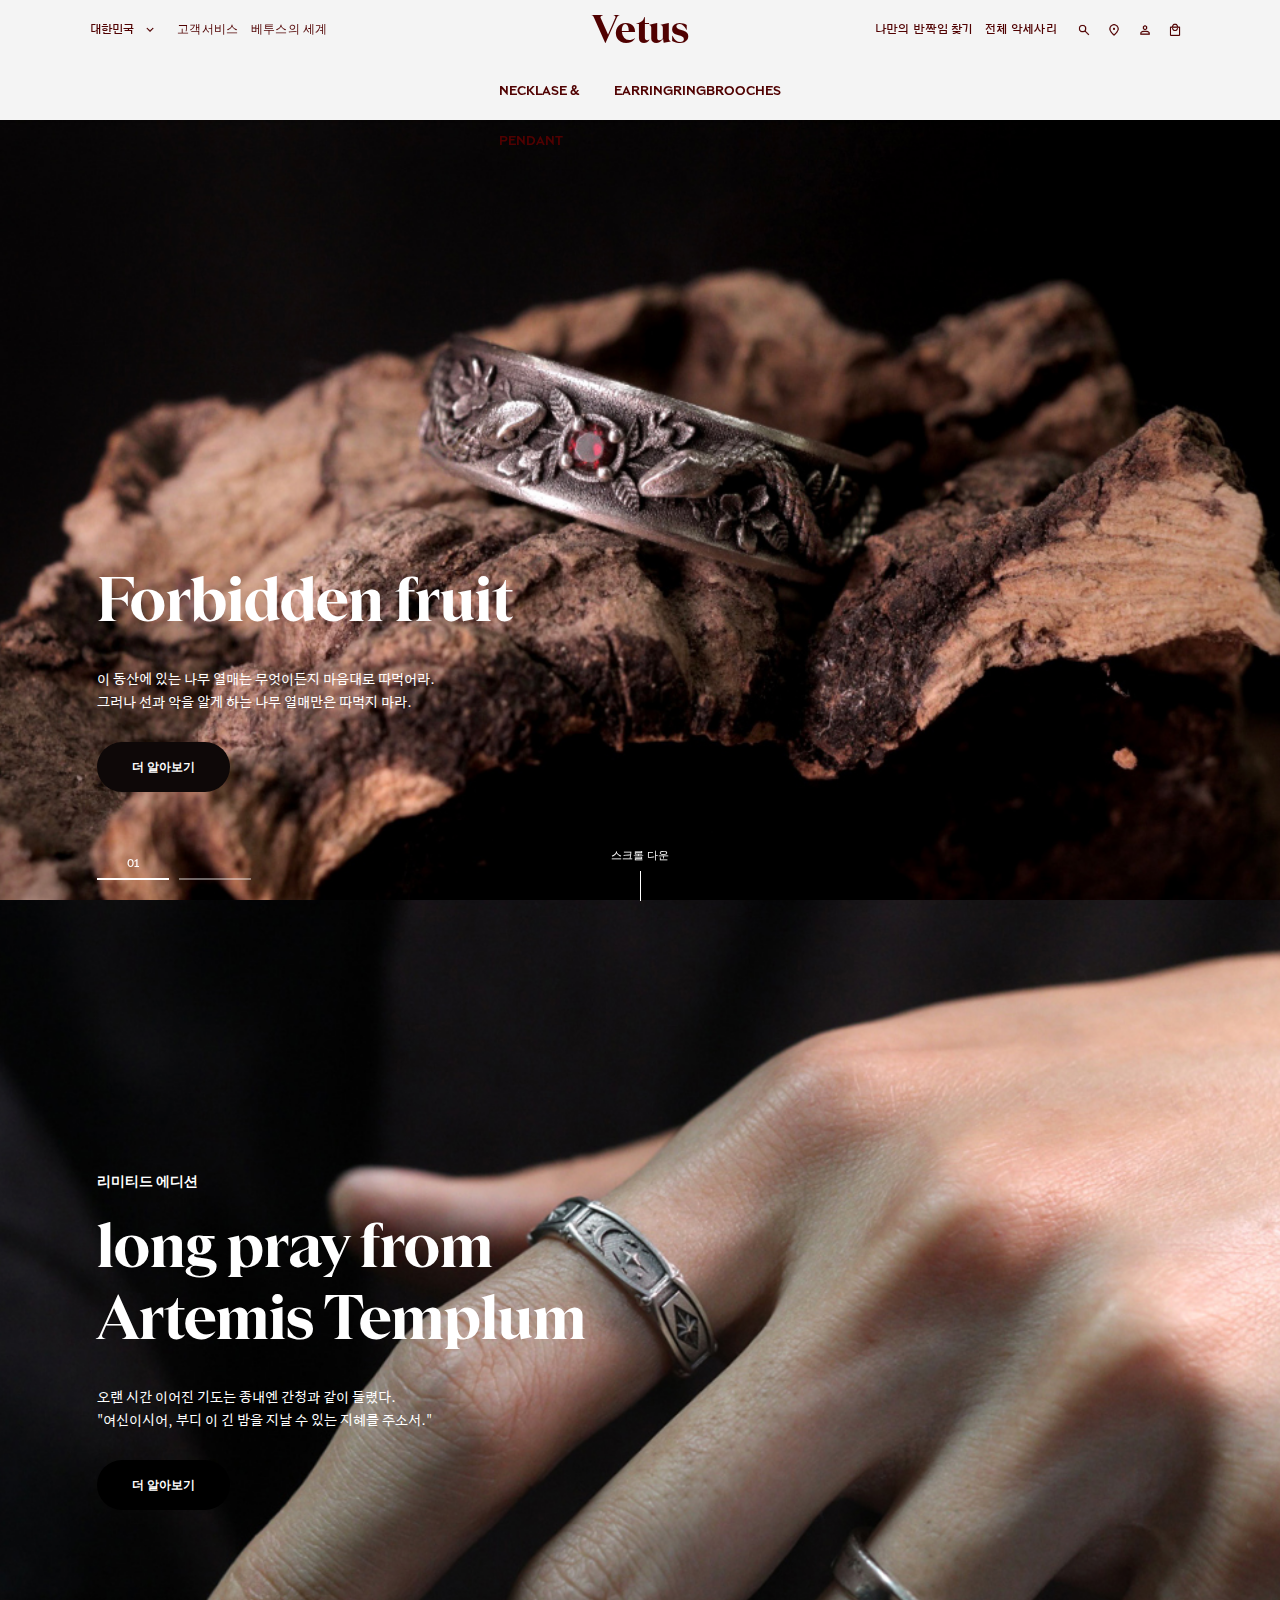
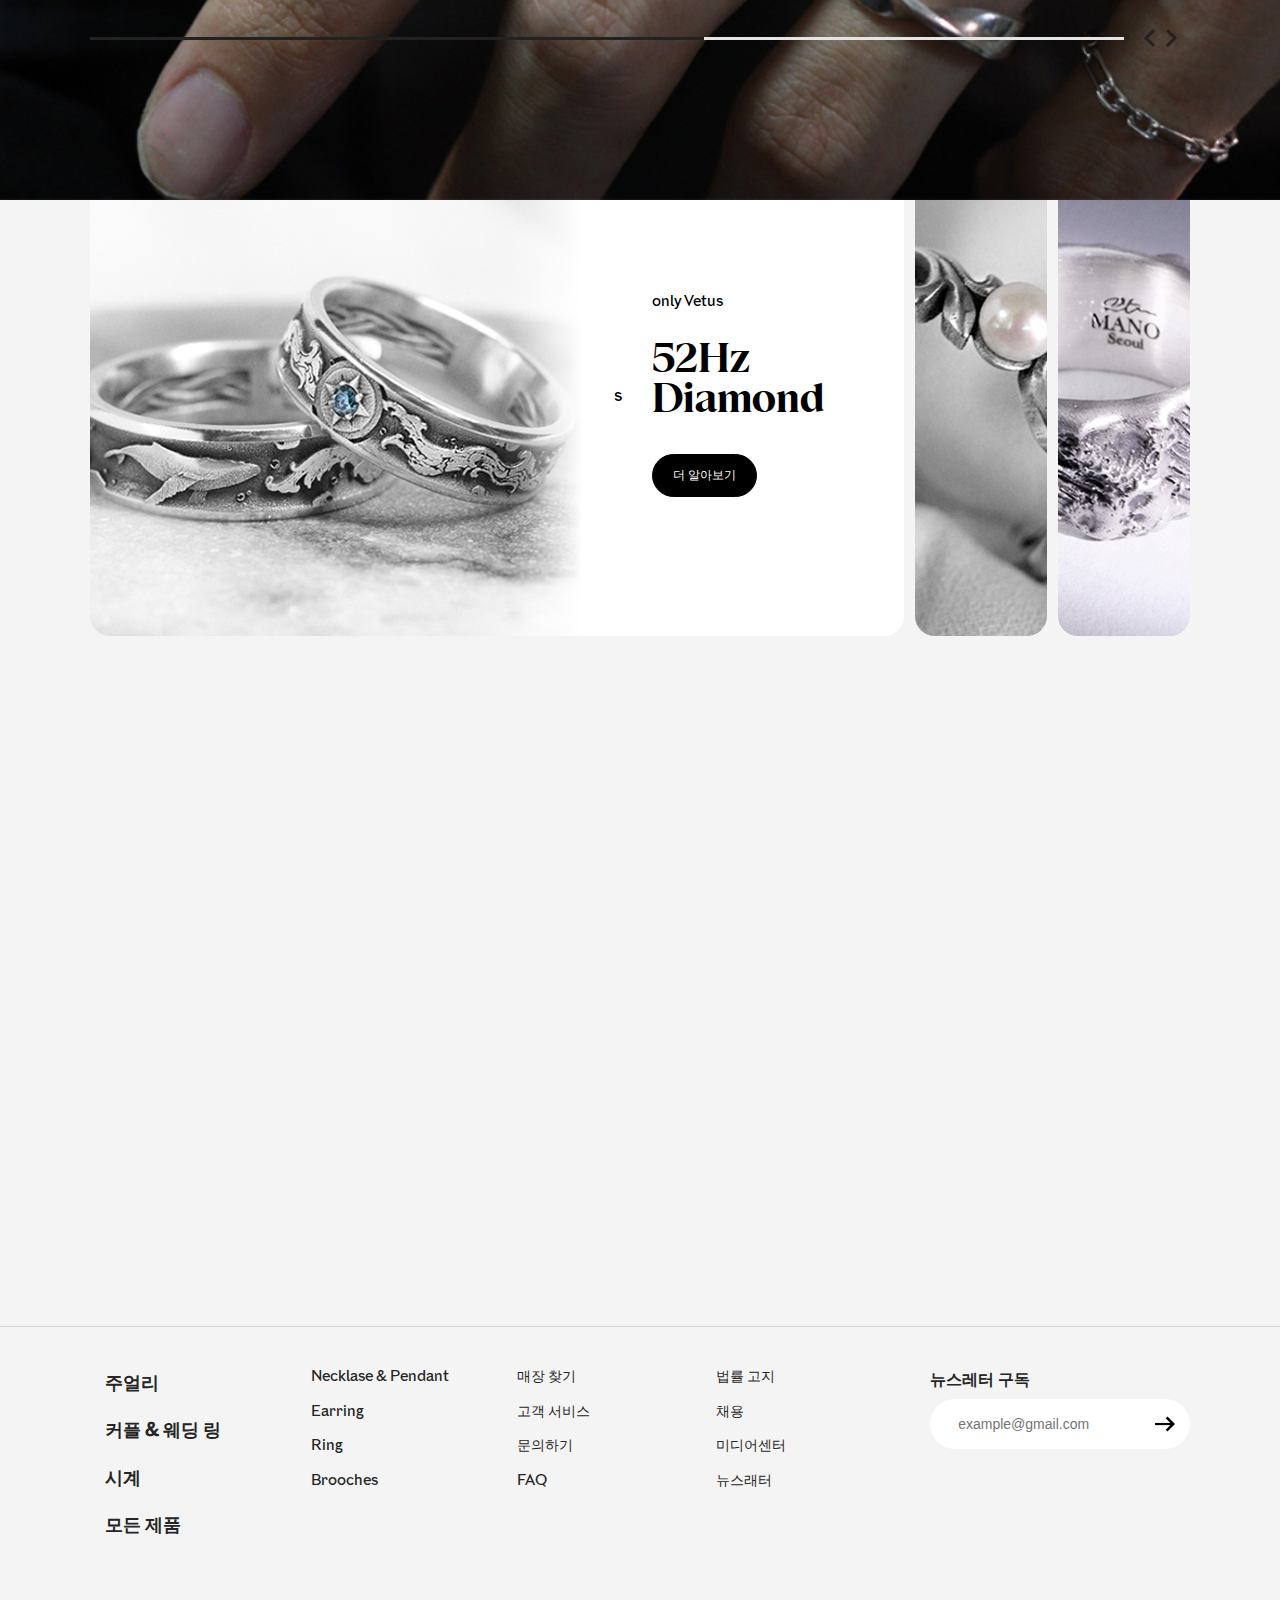
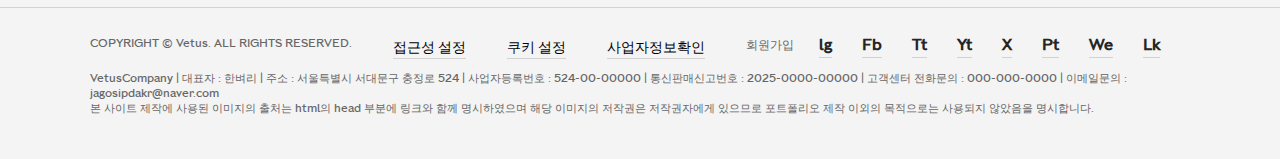
==== commit b5a34021: "수정.." ====
--- a/index.html
+++ b/index.html
@@ -319,7 +319,7 @@
         <div class="box active">
           <div class="large-img">
             <img src="img/large-view01.png" alt="">
-          </div>  <!-- large-img -->
+          </div>  <!-- large-img -->s
           <div class="info">
             <ul>
               <li><h5>only Vetus</h5></li>
--- a/css/style.css
+++ b/css/style.css
@@ -311,8 +311,9 @@
 }
 .wrap #main-view-a .text p {
   font-size: 14px;
+  line-height: 1.6;
+  font-family: "Hahmlet-Regular";
   margin-bottom: 30px;
-  font-family: "Hahmlet-Regular";
 }
 .wrap #main-view-a .text .btns {
   display: flex;
@@ -370,8 +371,9 @@
 }
 .wrap #main-view-b .text p {
   font-size: 14px;
+  line-height: 1.6;
+  font-family: "Hahmlet-Regular";
   margin-bottom: 30px;
-  font-family: "Hahmlet-Regular";
 }
 .wrap #main-view-b .text span {
   display: flex;
@@ -532,6 +534,8 @@
   padding: 5px 0;
   font-size: 12px;
   font-weight: 700;
+  font-family: "AritaDotum-Medium";
+  letter-spacing: 0.4px;
   border-bottom: 1px solid #f4f4f4;
 }
 #select .list a.active {
@@ -598,9 +602,6 @@
   width: 25%;
   height: 510px;
 }
-#select #select-sub .box:hover .img img {
-  transform: scale(1.1);
-}
 #select #select-sub .box a {
   width: 100%;
   height: 100%;
@@ -624,6 +625,9 @@
 #select #select-sub img.fix {
   margin-left: 22px;
 }
+#select #select-sub .box:hover .img img {
+  transform: scale(1.1);
+}
 #select #select-sub .box .info {
   width: 60%;
   height: 200px;
@@ -658,7 +662,8 @@
 #select #select-sub .box .info .sub p {
   display: block;
   color: #666666;
-  font-size: 14px;
+  font-size: 12.5px;
+  font-family: "AritaDotum-Medium";
   line-height: 1.2;
 }
 #select #select-sub .box .info h4 {
@@ -755,15 +760,14 @@
   width: 74%;
   height: 480px;
 }
-#large-view .box.active .preview img {
-  display: none;
-}
 #large-view .box.active .large-img::after {
   display: block;
 }
 #large-view .box.active .large-img {
-  display: block;
   width: 65%;
+  display: inline-flex;
+  justify-content: center;
+  align-items: center;
 }
 #large-view .box.active .info {
   display: flex;
@@ -1064,8 +1068,24 @@
   header #head-bottom .ko a {
     font-family: "AritaDotum-SemiBold";
   }
+  header:hover::before {
+    height: 0;
+  }
   main .wrap #main-view-b .text {
     bottom: 12%;
     left: 7.6%;
   }
+  #select #select-sub article .swiper-scrollbar {
+    width: 90%;
+  }
+  #select #select-sub article .prev {
+    right: 3.6%;
+  }
+  #select #select-sub .box .img {
+    width: 260px;
+    height: 260px;
+  }
+  #large-view h3 {
+    font-size: 30px !important;
+  }
 }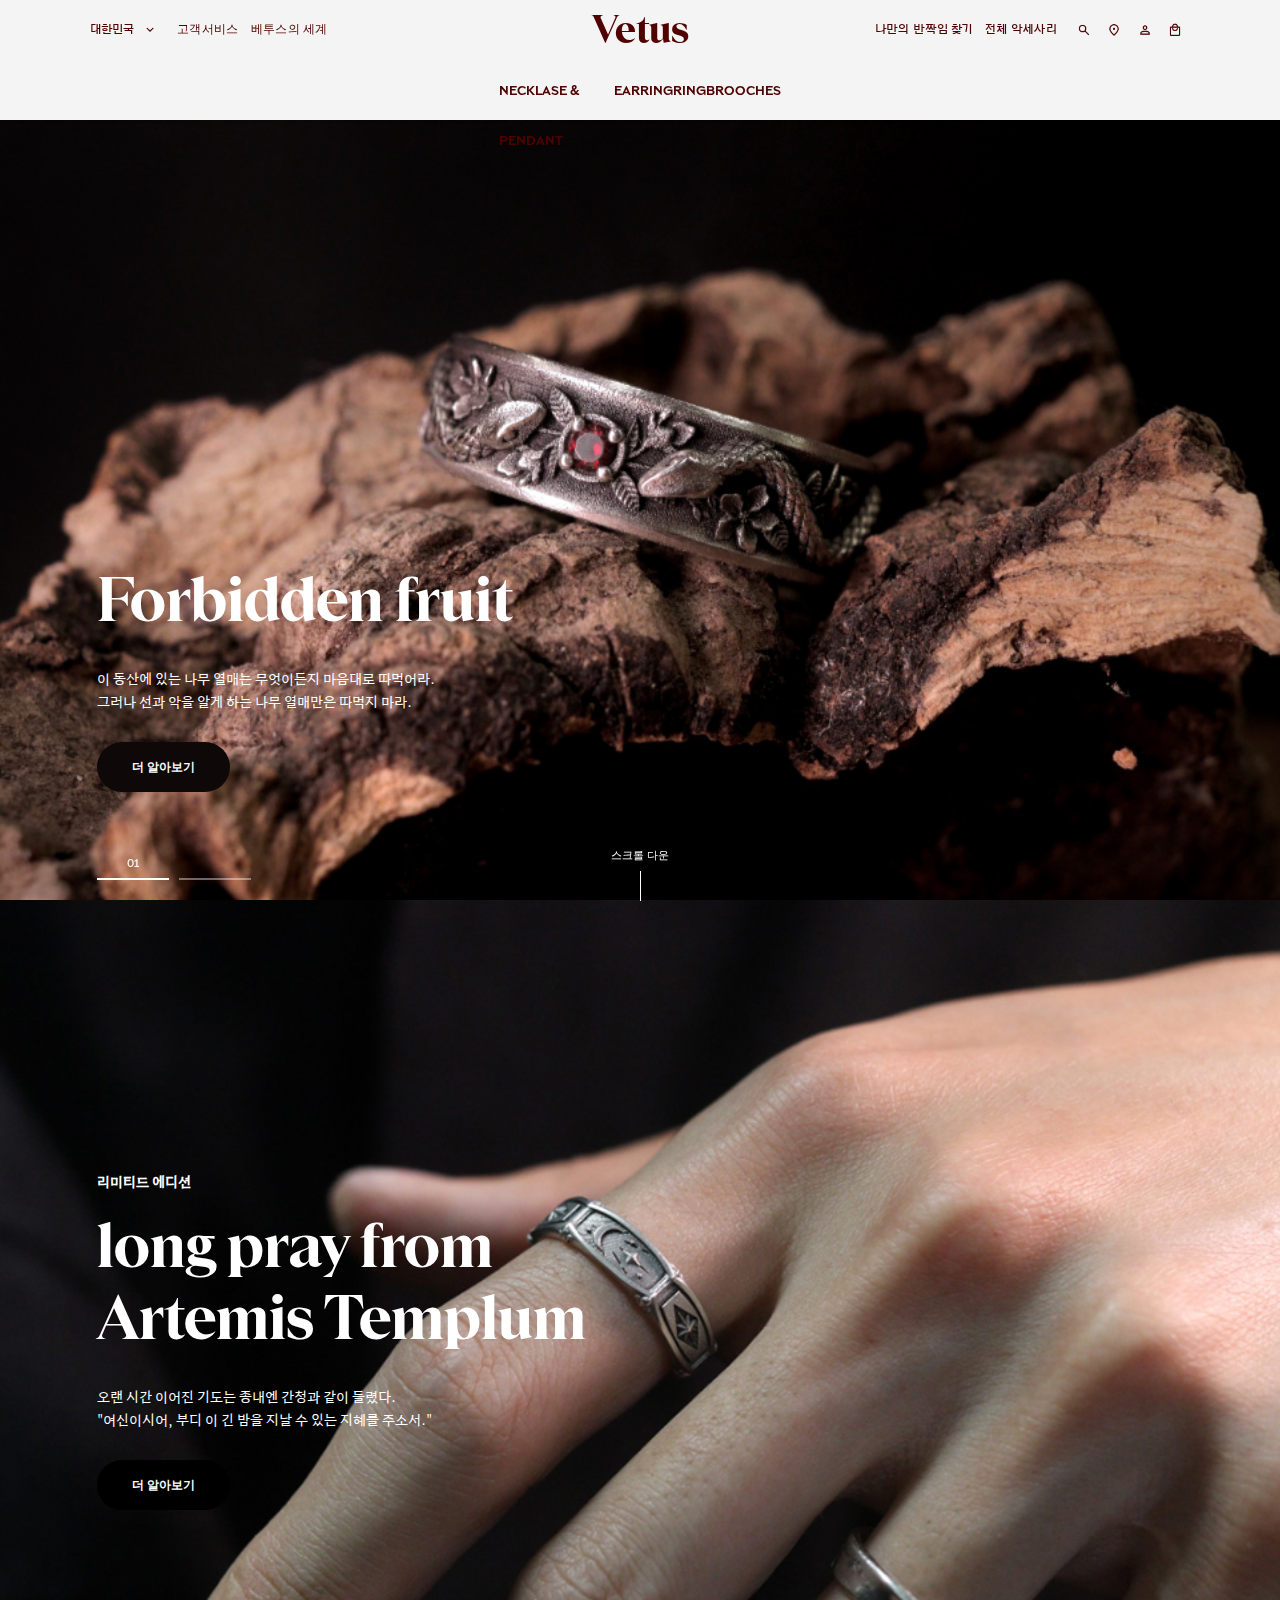
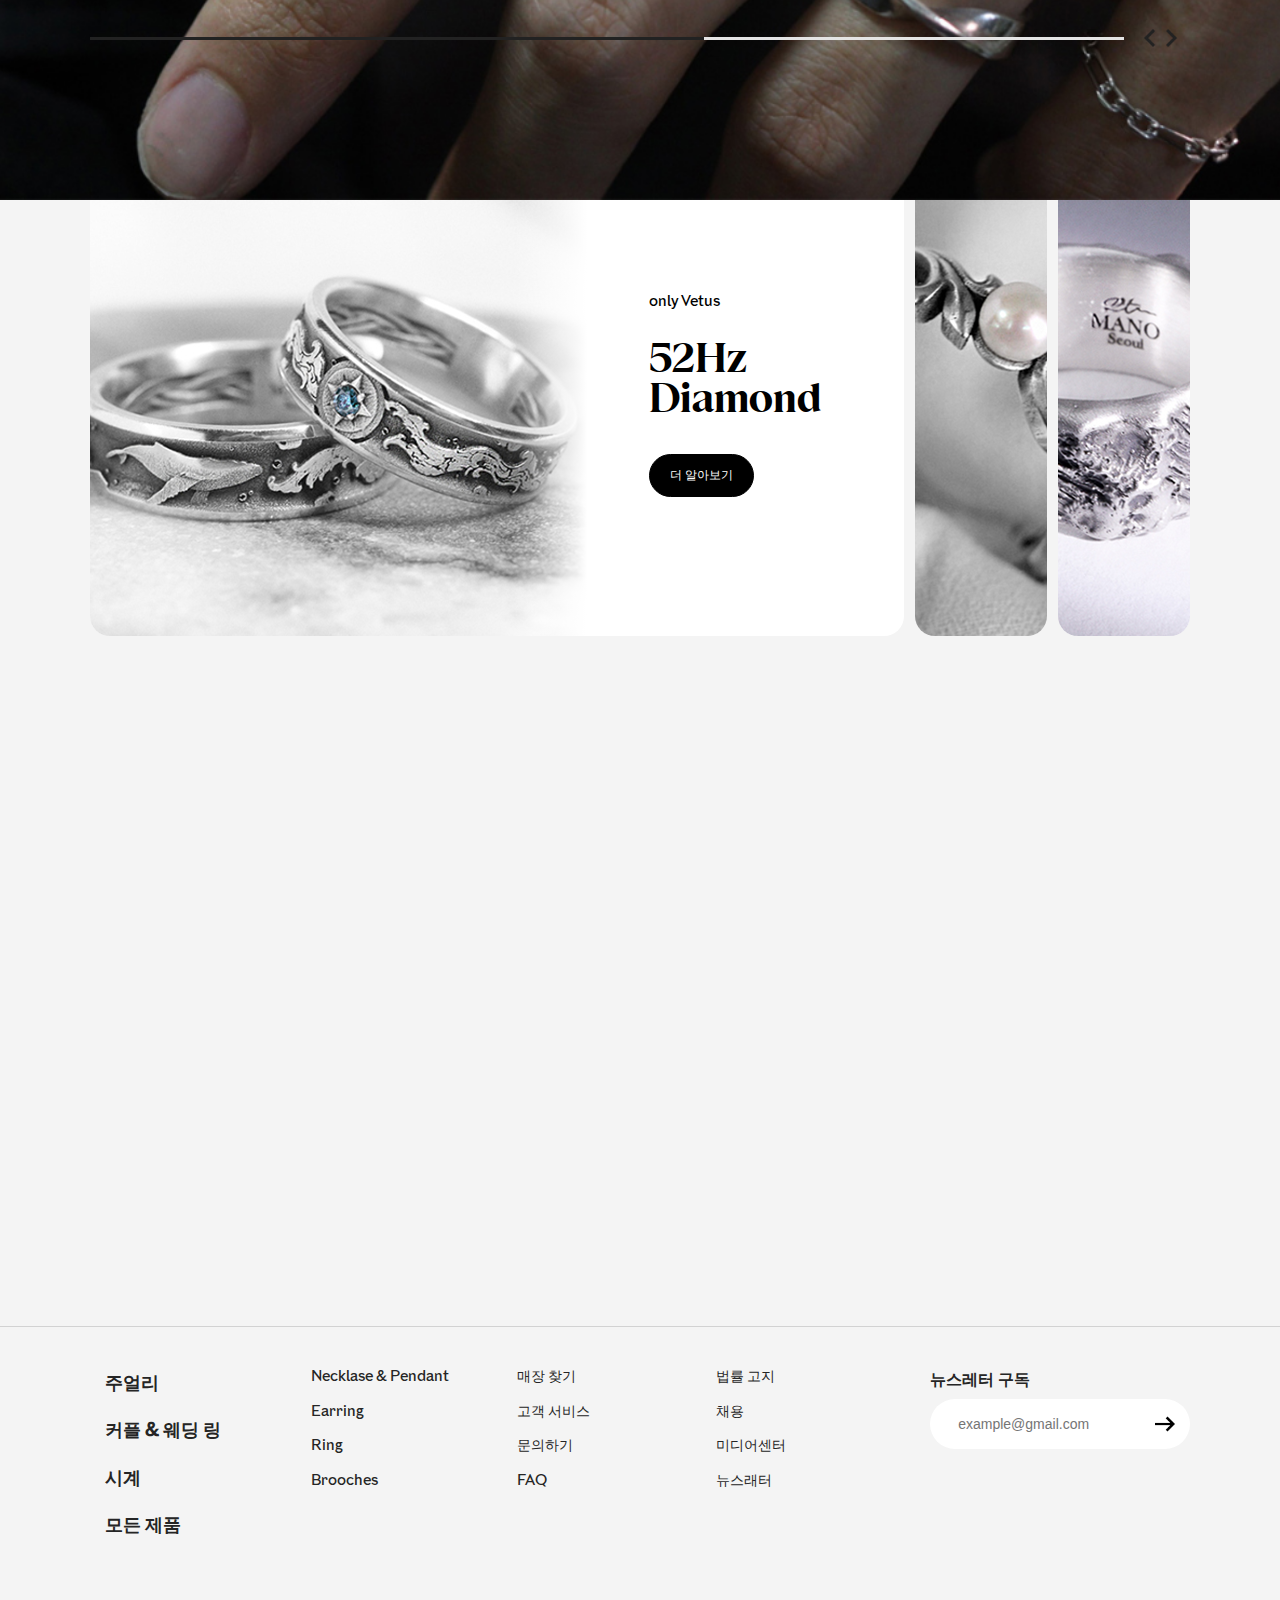
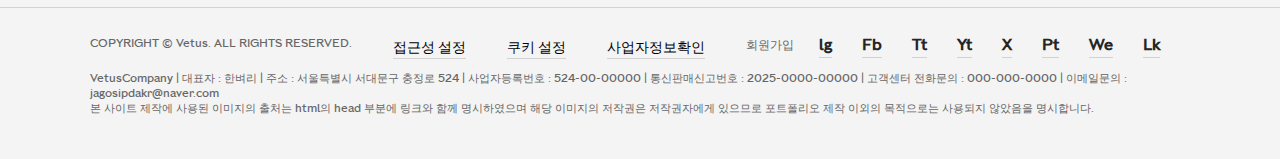
==== commit c422a664: "이러기있냐고,,ㅋㅋㅋ" ====
--- a/index.html
+++ b/index.html
@@ -319,7 +319,7 @@
         <div class="box active">
           <div class="large-img">
             <img src="img/large-view01.png" alt="">
-          </div>  <!-- large-img -->s
+          </div>  <!-- large-img -->
           <div class="info">
             <ul>
               <li><h5>only Vetus</h5></li>
--- a/css/style.css
+++ b/css/style.css
@@ -361,6 +361,7 @@
 .wrap #main-view-b .text h5 {
   font-size: 14px;
   font-weight: 700;
+  font-family: "Hahmlet-Regular";
   margin-bottom: 20px;
 }
 .wrap #main-view-b .text h3 {
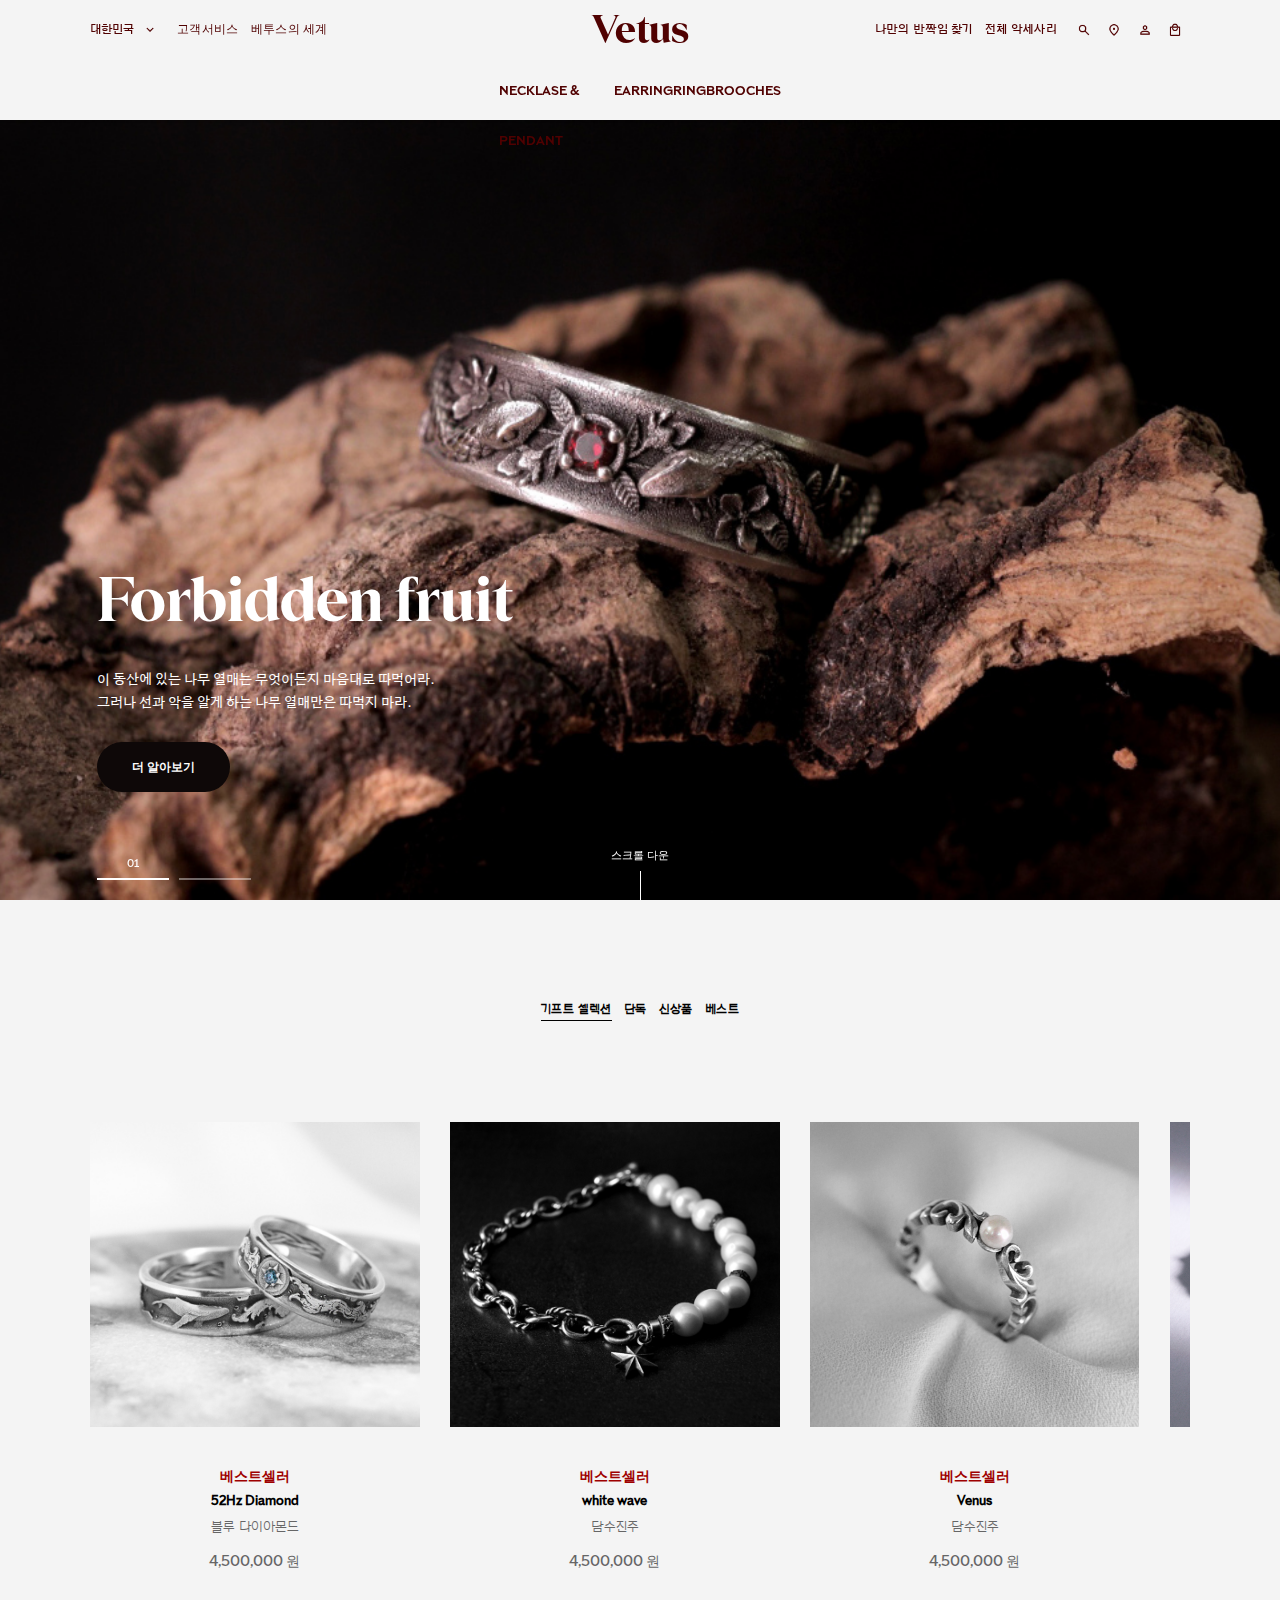
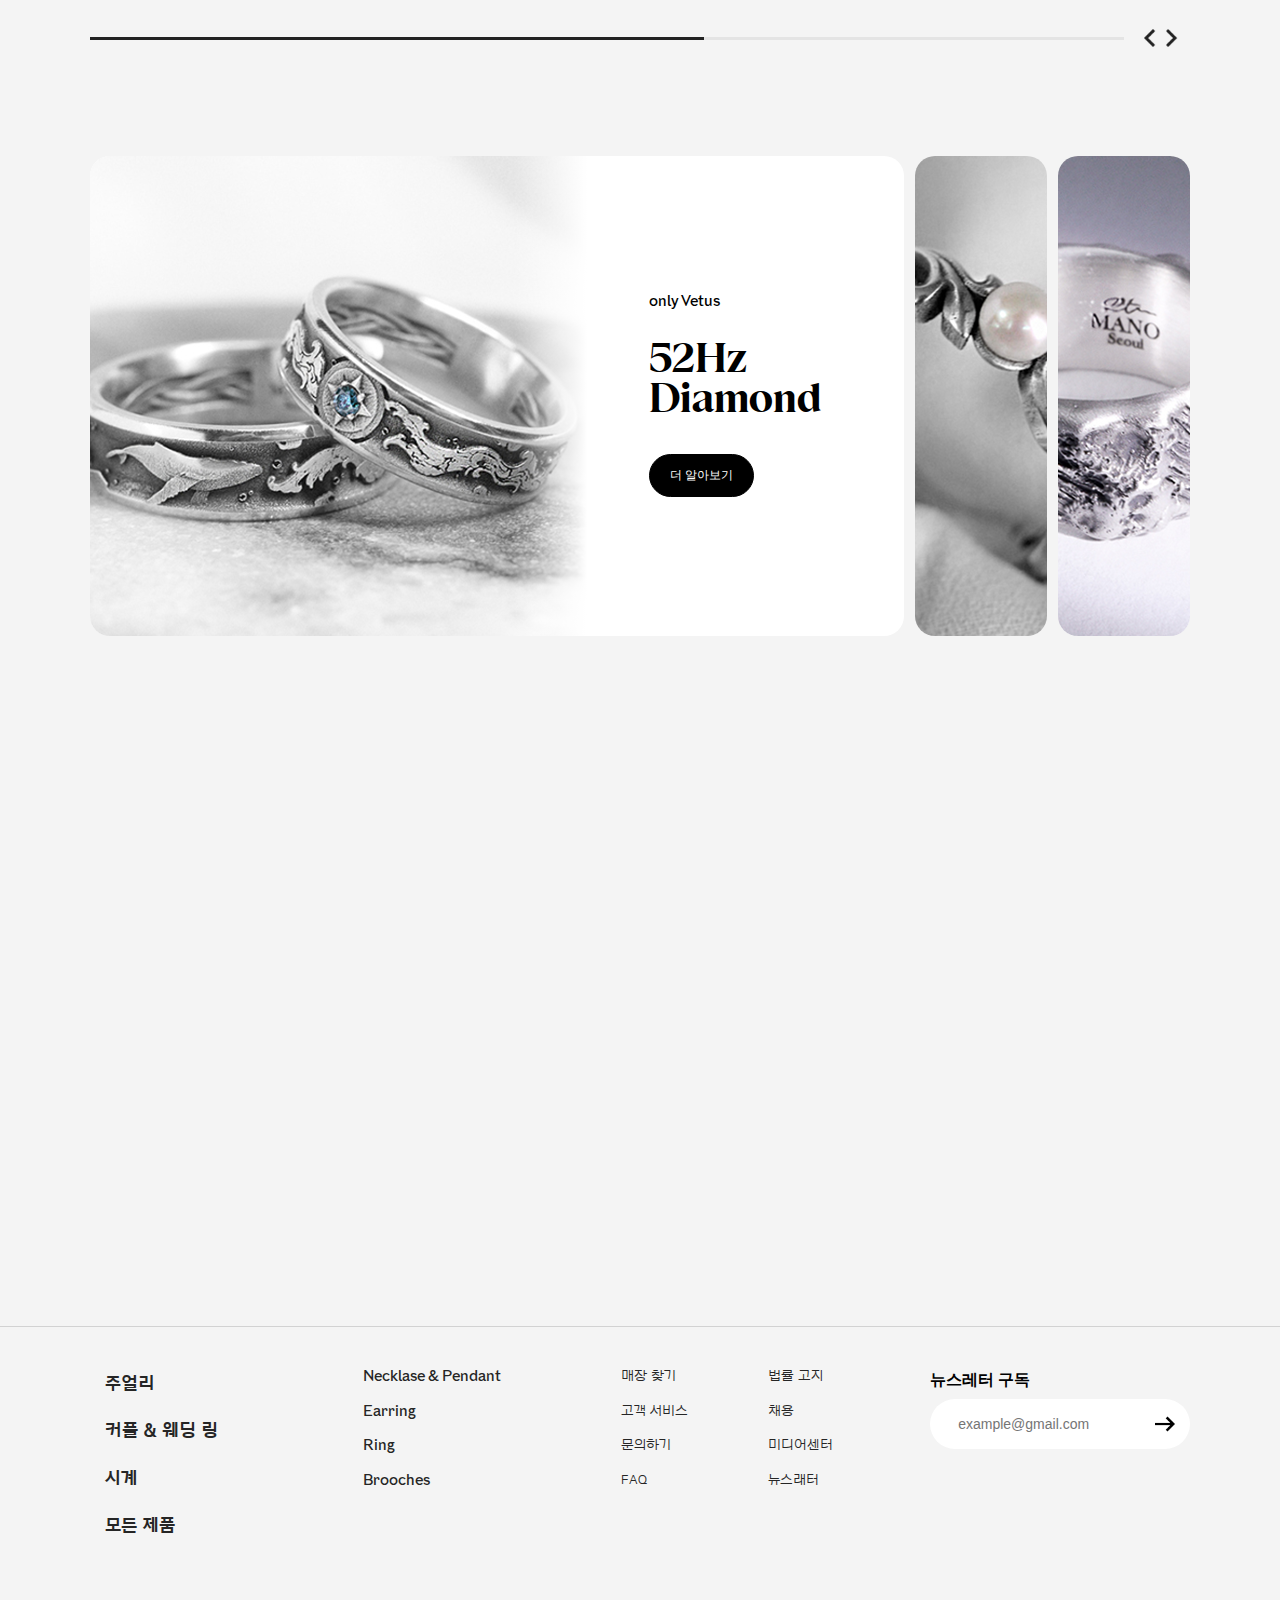
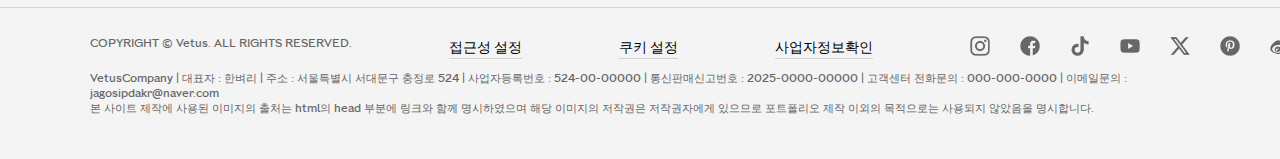
==== commit a6bd1194: "1024 클리어" ====
--- a/index.html
+++ b/index.html
@@ -396,14 +396,14 @@
             <li>뉴스래터</li>
           </ul>
         </div>
-        <div class="letter">
-          <p>뉴스레터 구독</p>
-          <div class="box">
-            <input type="text" placeholder="example@gmail.com">
-            <i></i>
-          </div>
-        </div>  <!-- letter -->
       </div>  <!-- inner -->
+      <div class="letter">
+        <p>뉴스레터 구독</p>
+        <div class="box">
+          <input type="text" placeholder="example@gmail.com">
+          <i></i>
+        </div>
+      </div>  <!-- letter -->
     </div> <!-- footer-top -->
     <div id="footer-bottom">
       <div id="copy">
@@ -411,19 +411,18 @@
         <a class="btns" href="#">접근성 설정</a>
         <a class="btns" href="#">쿠키 설정</a>
         <a class="btns" href="#">사업자정보확인</a>
-        <div class="join">
-          <p>회원가입</p>
+        <div class="sns">
+          <h3 class="hidden">sns</h3>
           <ul>
-            <li><a href="#">lg</a></li>
-            <li><a href="#">Fb</a></li>
-            <li><a href="#">Tt</a></li>
-            <li><a href="#">Yt</a></li>
-            <li><a href="#">X</a></li>
-            <li><a href="#">Pt</a></li>
-            <li><a href="#">We</a></li>
-            <li><a href="#">Lk</a></li>
+            <li><a href="#"><i class="insta"></i></a></li>
+            <li><a href="#"><i class="facebook"></i></a></li>
+            <li><a href="#"><i class="tiktok"></i></a></li>
+            <li><a href="#"><i class="youtube"></i></a></li>
+            <li><a href="#"><i class="x-twitter"></i></a></li>
+            <li><a href="#"><i class="pinterest"></i></a></li>
+            <li><a href="#"><i class="weibo"></i></a></li>
           </ul>
-        </div>  <!-- join -->
+        </div>  <!-- sns -->
       </div>  <!-- copy -->
       <div id="license">
         <p>VetusCompany | 대표자 : 한벼리 | 
--- a/css/style.css
+++ b/css/style.css
@@ -275,6 +275,8 @@
 #inner-box {
   width: 100%;
   height: 100vh;
+  position: relative;
+  overflow: hidden;
 }
 
 .wrap {
@@ -360,7 +362,7 @@
 }
 .wrap #main-view-b .text h5 {
   font-size: 14px;
-  font-weight: 700;
+  font-weight: 500;
   font-family: "Hahmlet-Regular";
   margin-bottom: 20px;
 }
@@ -722,7 +724,7 @@
 #large-view .box ul {
   width: 100%;
   height: fit-content;
-  padding-left: 30px;
+  padding: 0 30px;
   display: flex;
   flex-direction: column;
 }
@@ -802,12 +804,15 @@
 }
 footer #footer-top {
   width: 100%;
-  padding: 40px 0 50px;
+  padding: 40px 7% 50px;
+  display: flex;
+  justify-content: space-between;
+  align-items: center;
   border-top: 1px solid #d2d2d2;
   border-bottom: 1px solid #d2d2d2;
 }
 footer #footer-top .inner {
-  padding: 0 7%;
+  width: 75%;
   display: flex;
   justify-content: space-between;
   align-items: center;
@@ -825,6 +830,7 @@
   font-size: 18px;
   line-height: 1.8;
   font-weight: 700;
+  font-family: "AritaDotum-Bold";
 }
 footer #footer-top .inner .dep-a li:hover {
   color: #9e0000;
@@ -863,21 +869,23 @@
   font-size: 14px;
   line-height: 1.4;
   font-weight: 500;
+  font-family: "AritaDotum-Medium";
 }
 footer #footer-top .inner .info li:hover {
   color: #9e0000;
 }
-footer #footer-top .inner .letter {
+footer #footer-top .letter {
   width: 25%;
   height: 190px;
   padding-left: 15px;
 }
-footer #footer-top .inner .letter p {
+footer #footer-top .letter p {
   width: 100%;
   padding: 5px 0 11px;
   font-weight: 700;
-}
-footer #footer-top .inner .letter .box {
+  font-family: "AritaBuri-SemiBold";
+}
+footer #footer-top .letter .box {
   width: 100%;
   height: 50px;
   display: flex;
@@ -886,7 +894,7 @@
   background: #fff;
   border-radius: 50px;
 }
-footer #footer-top .inner .letter input {
+footer #footer-top .letter input {
   width: calc(100% - 50px);
   height: 48px;
   background: transparent;
@@ -896,7 +904,7 @@
   outline: none;
   border-radius: 50px;
 }
-footer #footer-top .inner .letter i {
+footer #footer-top .letter i {
   width: 50px;
   height: 50px;
   background: url("../img/letter.png") no-repeat center center;
@@ -929,31 +937,101 @@
   color: #9e0000;
   border-color: #9e0000;
 }
-footer #footer-bottom #copy .join p {
+footer #footer-bottom #copy .sns {
+  width: 20%;
+  height: 20px;
+}
+footer #footer-bottom #copy .sns p {
   float: left;
   font-size: 12px;
   margin-right: 25px;
   line-height: 1.2;
 }
-footer #footer-bottom #copy .join ul {
+footer #footer-bottom #copy .sns ul {
+  width: fit-content;
+  height: 20px;
   float: left;
   display: flex;
   justify-content: space-between;
   align-items: center;
   flex-direction: row;
 }
-footer #footer-bottom #copy .join li {
-  width: fit-content;
+footer #footer-bottom #copy .sns li {
+  width: 20px;
+  height: 20px;
   margin-right: 30px;
   padding-bottom: 4px;
-  border-bottom: 1px solid #d2d2d2;
-  font-size: 15px;
-  color: #252525;
-  font-weight: 700;
-}
-footer #footer-bottom #copy .join li:hover {
-  color: #9e0000;
-  border-color: #9e0000;
+}
+footer #footer-bottom #copy .sns a {
+  width: 100%;
+  height: 100%;
+  display: flex;
+  justify-content: center;
+  align-items: center;
+}
+footer #footer-bottom #copy .sns i {
+  width: 20px;
+  height: 20px;
+}
+footer #footer-bottom #copy .sns i.insta {
+  background: url("../img/insta.png") no-repeat center center;
+  background-size: contain;
+}
+footer #footer-bottom #copy .sns i.facebook {
+  background: url("../img/facebook.png") no-repeat center center;
+  background-size: contain;
+}
+footer #footer-bottom #copy .sns i.tiktok {
+  background: url("../img/tiktok.png") no-repeat center center;
+  background-size: contain;
+}
+footer #footer-bottom #copy .sns i.youtube {
+  background: url("../img/youtube.png") no-repeat center center;
+  background-size: contain;
+}
+footer #footer-bottom #copy .sns i.x-twitter {
+  background: url("../img/twitter.png") no-repeat center center;
+  background-size: contain;
+}
+footer #footer-bottom #copy .sns i.pinterest {
+  background: url("../img/pinterest.png") no-repeat center center;
+  background-size: contain;
+}
+footer #footer-bottom #copy .sns i.weibo {
+  background: url("../img/Weibo.png") no-repeat center center;
+  background-size: contain;
+}
+footer #footer-bottom #copy .sns li:hover i {
+  width: 20px;
+  height: 20px;
+}
+footer #footer-bottom #copy .sns li:hover i.insta {
+  background: url("../img/insta-o.png") no-repeat center center;
+  background-size: contain;
+}
+footer #footer-bottom #copy .sns li:hover i.facebook {
+  background: url("../img/facebook-o.png") no-repeat center center;
+  background-size: contain;
+}
+footer #footer-bottom #copy .sns li:hover i.tiktok {
+  background: url("../img/tiktok-o.png") no-repeat center center;
+  background-size: contain;
+}
+footer #footer-bottom #copy .sns li:hover i.youtube {
+  background: url("../img/youtube-o.png") no-repeat center center;
+  background-size: contain;
+}
+footer #footer-bottom #copy .sns li:hover i.x-twitter {
+  background: url("../img/twitter-o.png") no-repeat center center;
+  background-size: contain;
+}
+footer #footer-bottom #copy .sns li:hover i.pinterest {
+  background: url("../img/pinterest-o.png") no-repeat center center;
+  background-size: contain;
+}
+footer #footer-bottom #copy .sns li:hover i.weibo {
+  background: url("../img/Weibo-o.png") no-repeat center center;
+  background-size: contain;
 }
 footer #footer-bottom #license {
   margin: 12px 0;
@@ -1086,7 +1164,55 @@
     width: 260px;
     height: 260px;
   }
-  #large-view h3 {
+  #large-view .box {
+    width: 16%;
+  }
+  #large-view .box ul {
+    padding: 0 20px !important;
+  }
+  #large-view .box h3 {
     font-size: 30px !important;
   }
+  #large-view .box.active {
+    width: 68%;
+    height: 480px;
+  }
+  footer #footer-top {
+    padding: 40px 0 0px;
+    border-bottom: none;
+    flex-direction: column;
+  }
+  footer #footer-top .inner {
+    width: 100%;
+    padding: 0 7% 40px !important;
+  }
+  footer #footer-top .inner .dep-a {
+    width: 25%;
+  }
+  footer #footer-top .inner .dep-b {
+    width: 25%;
+  }
+  footer #footer-top .inner .info {
+    width: 50%;
+  }
+  footer #footer-top .letter {
+    width: 100%;
+    height: fit-content;
+    padding: 40px 7% 50px 7%;
+    border-bottom: 1px solid #d2d2d2;
+    border-top: 1px solid #d2d2d2;
+  }
+  footer #footer-bottom #copy {
+    flex-direction: column;
+  }
+  footer #footer-bottom #copy .copyright {
+    order: 2;
+    font-size: 10px;
+  }
+  footer #footer-bottom #copy .btns {
+    margin-bottom: 20px;
+  }
+  footer #footer-bottom #copy .sns {
+    margin-bottom: 10px;
+  }
 }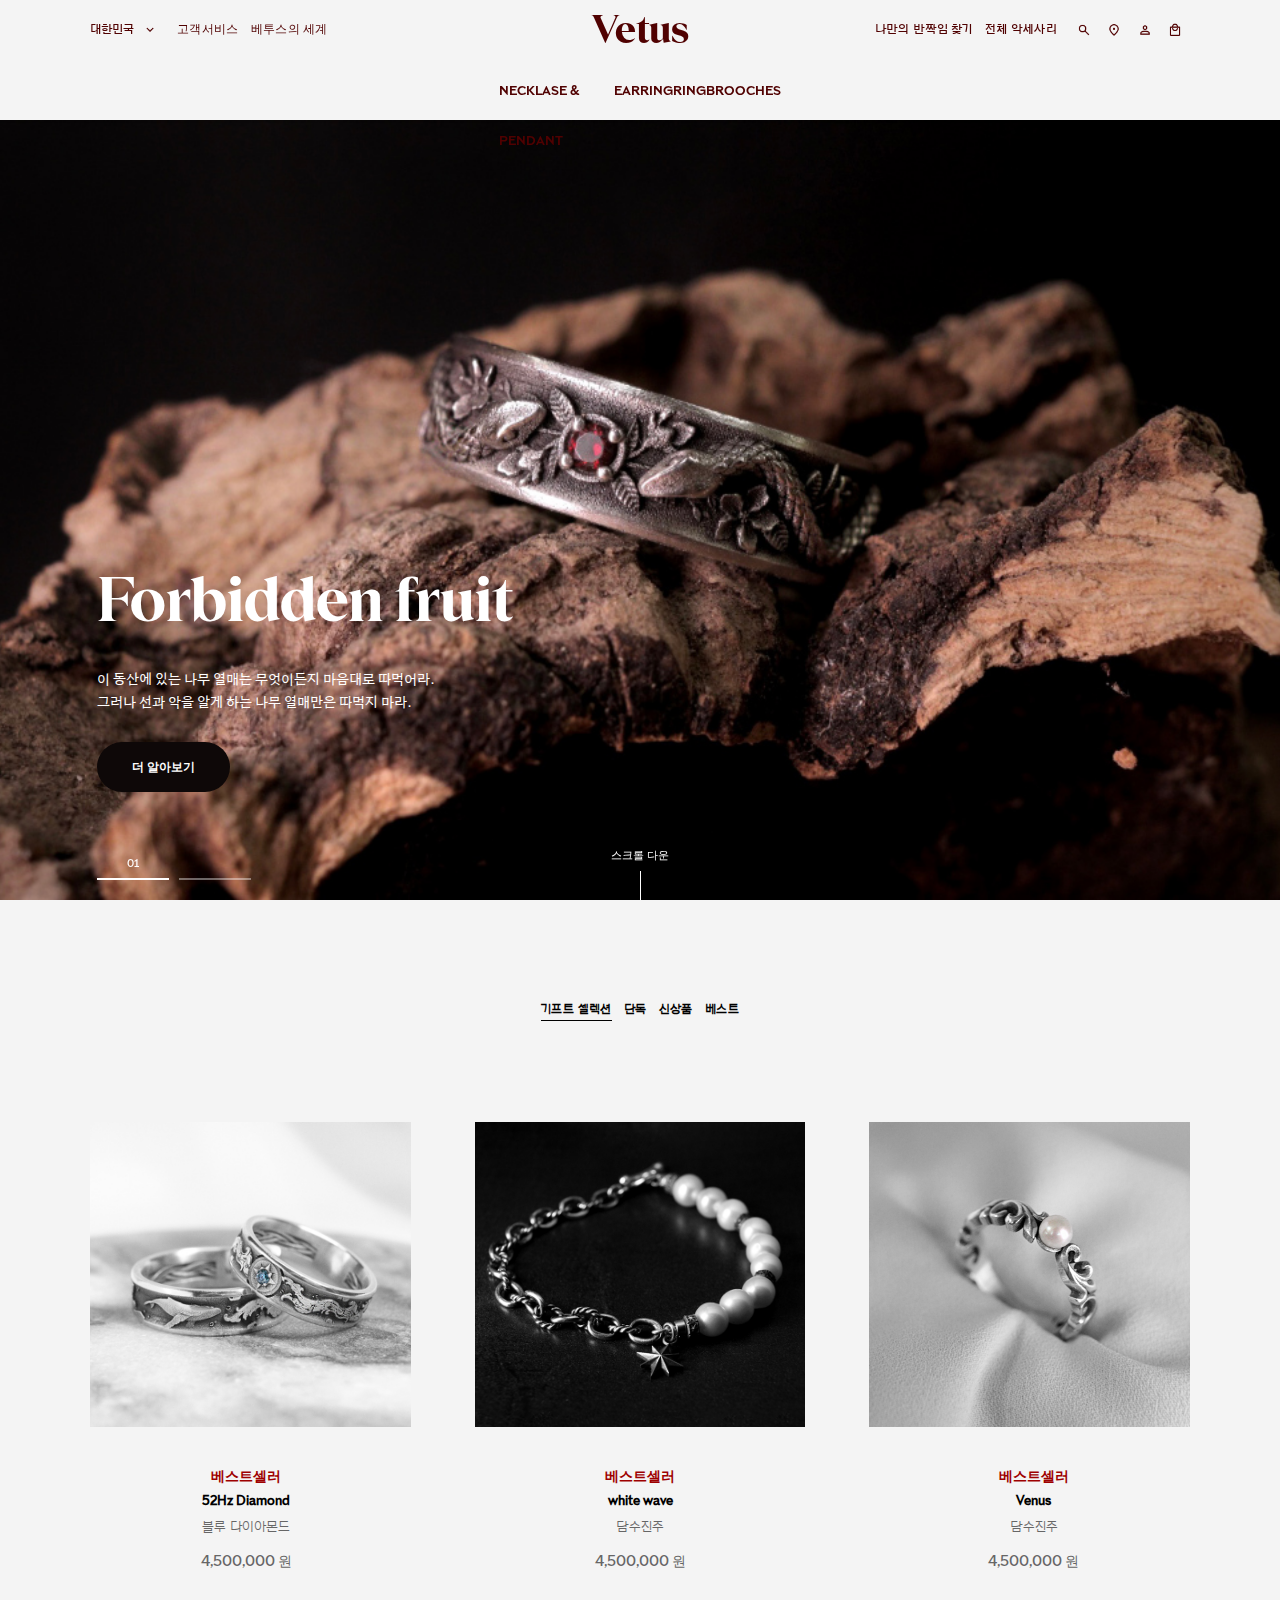
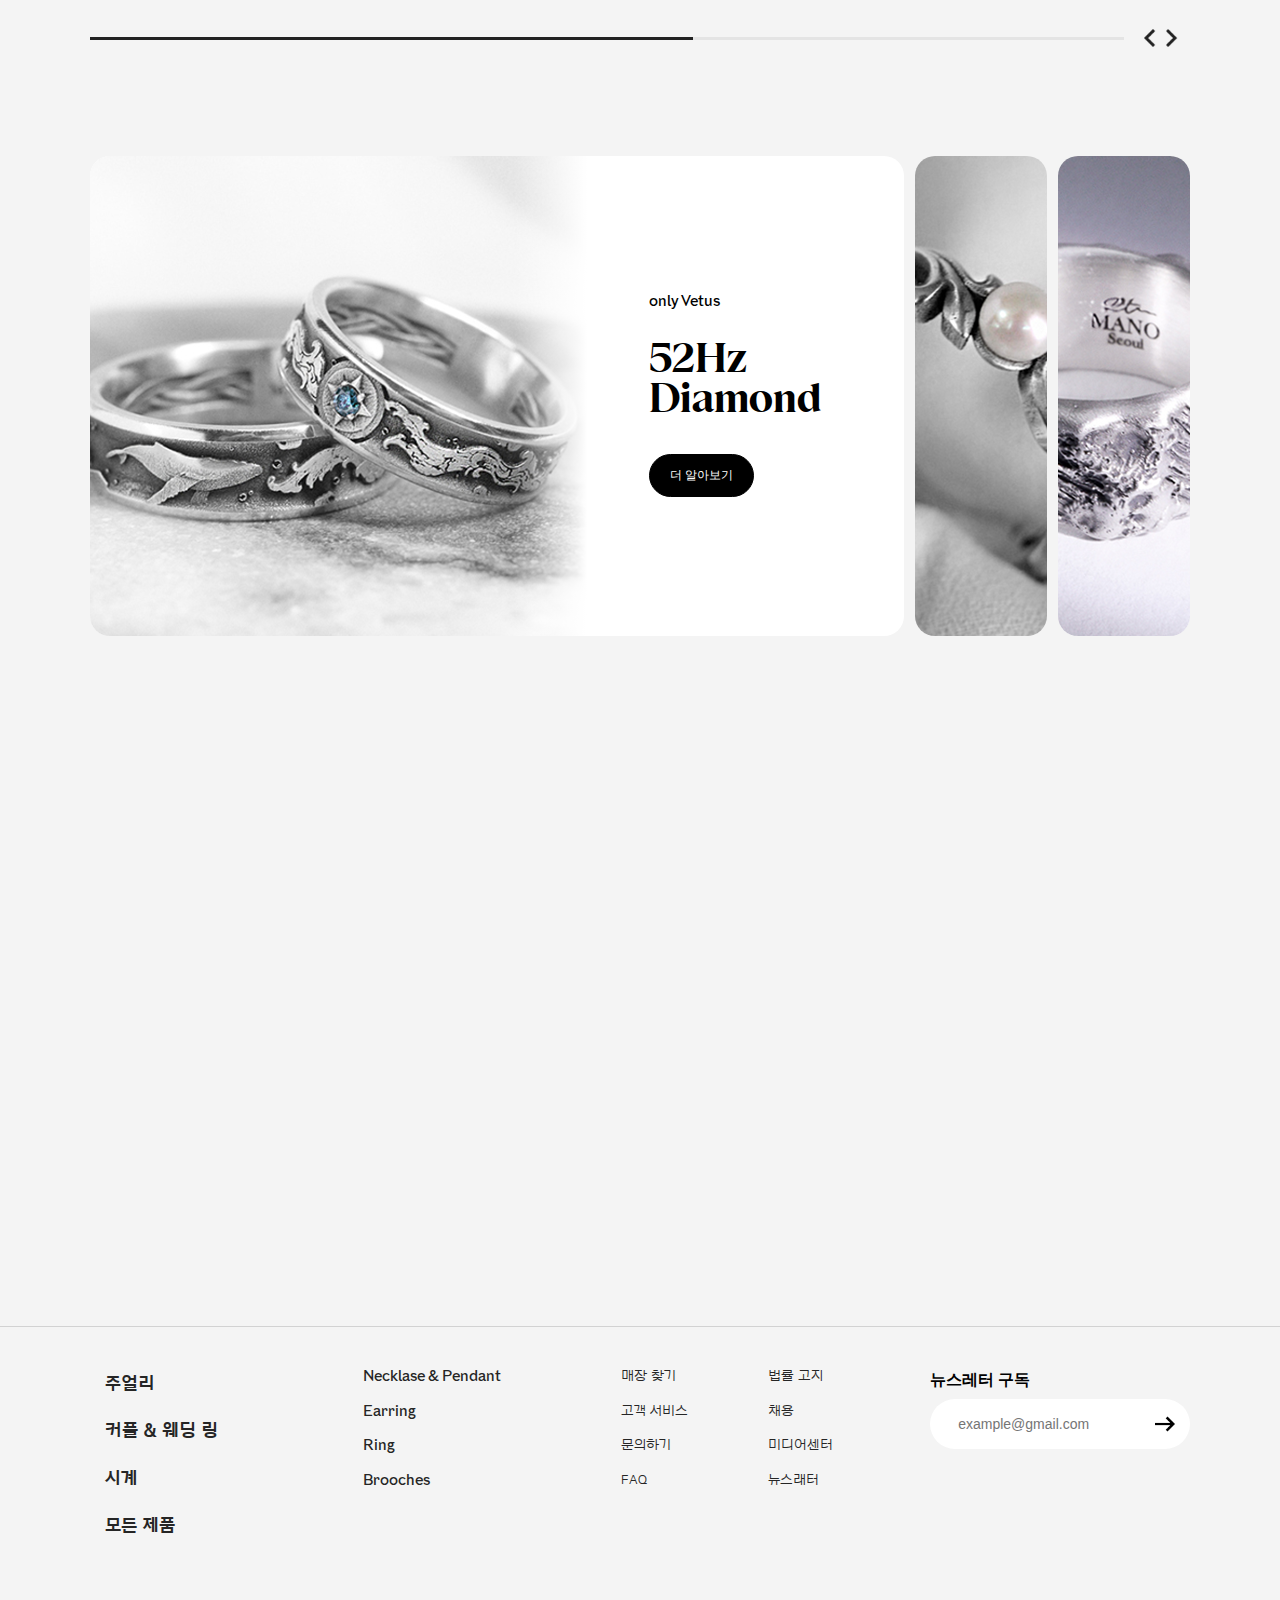
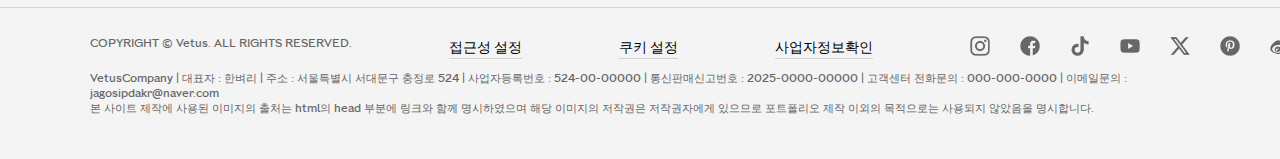
==== commit 64f1272b: "일단..? js 까지 정리리" ====
--- a/index.html
+++ b/index.html
@@ -266,8 +266,8 @@
               </li>  <!-- box -->
             </ul>
             <div class="swiper-scrollbar"></div>
-            <div class="next arrow-hidden"></div>
-            <div class="prev arrow-hidden"></div>
+            <div class="next"></div>
+            <div class="prev"></div>
           </article>  <!-- only -->
           <article id="new">
             <ul class="item-wrap">
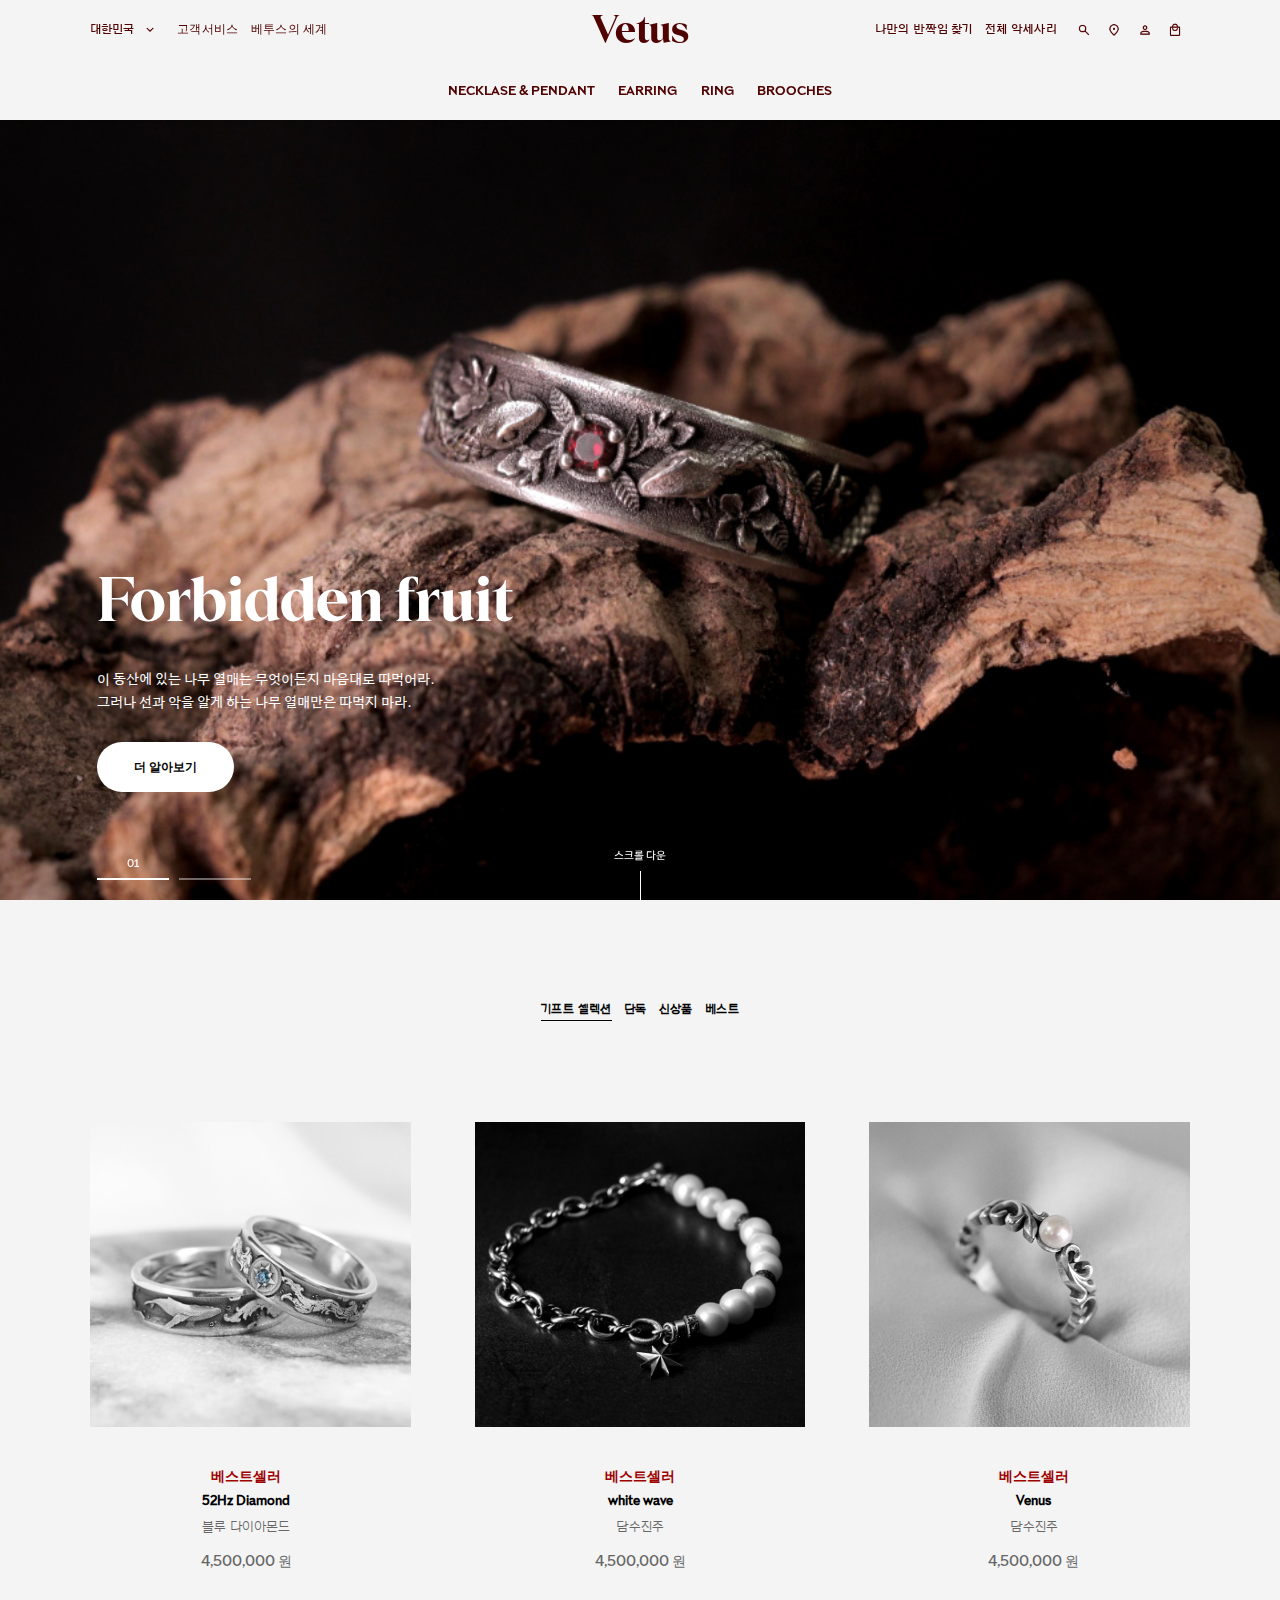
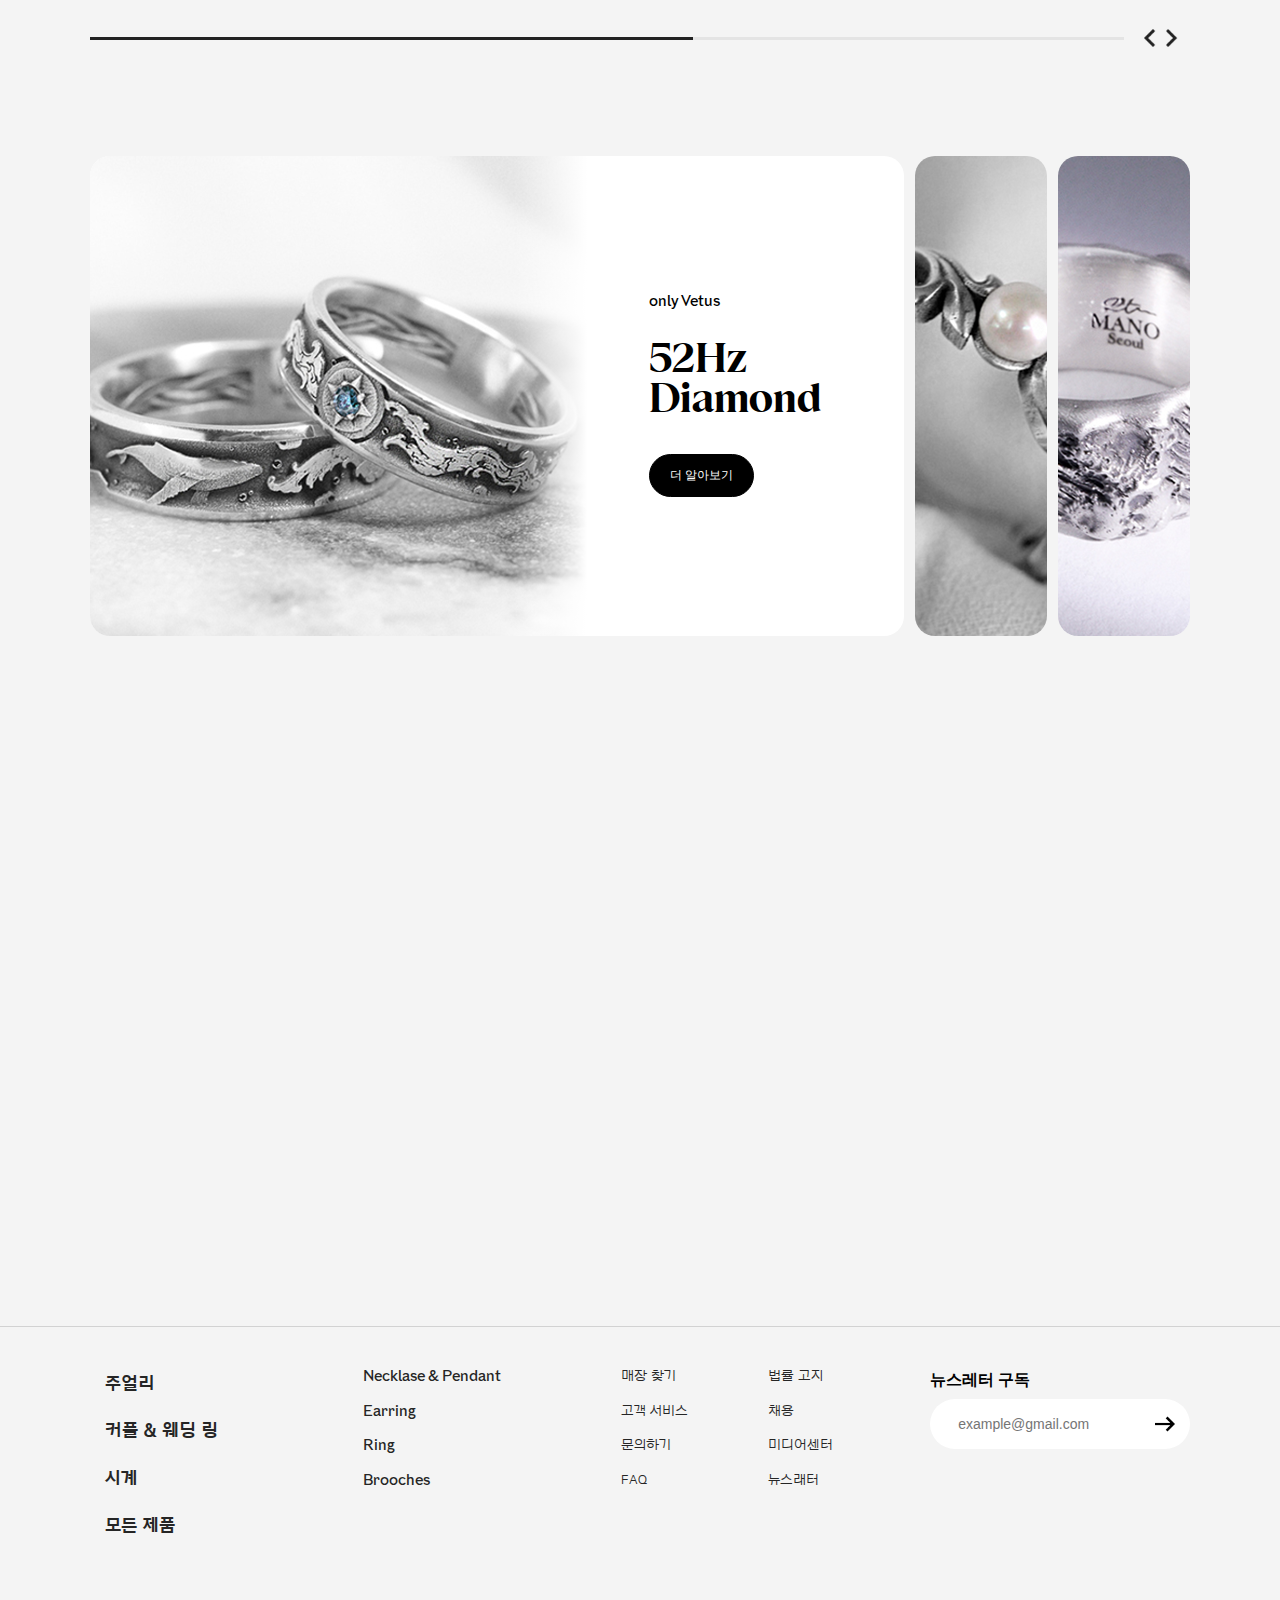
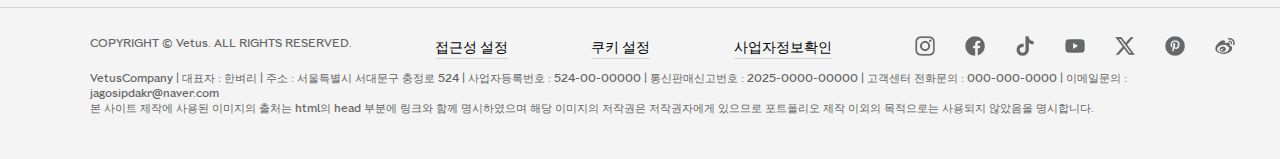
==== commit 77627728: "일단 전체 마무리 완" ====
--- a/index.html
+++ b/index.html
@@ -322,9 +322,9 @@
           </div>  <!-- large-img -->
           <div class="info">
             <ul>
-              <li><h5>only Vetus</h5></li>
-              <li><h3>52Hz Diamond</h3></li>
-              <li><span>더 알아보기</span></li>
+              <li class="sub"><h5>only Vetus</h5></li>
+              <li class="name"><h3>52Hz Diamond</h3></li>
+              <li class="more"><span>더 알아보기</span></li>
             </ul>
           </div>
         </div>  <!-- box -->
@@ -334,9 +334,9 @@
           </div>  <!-- large-img -->
           <div class="info">
             <ul>
-              <li><h5>only Vetus</h5></li>
-              <li><h3>Venus</h3></li>
-              <li><span>더 알아보기</span></li>
+              <li class="sub"><h5>only Vetus</h5></li>
+              <li class="name"><h3>Venus</h3></li>
+              <li class="more"><span>더 알아보기</span></li>
             </ul>
           </div>
         </div>  <!-- box -->
@@ -346,9 +346,9 @@
           </div>  <!-- large-img -->
           <div class="info">
             <ul>
-              <li><h5>only Vetus</h5></li>
-              <li><h3>The Old Man<br>and the Sea</h3></li>
-              <li><span>더 알아보기</span></li>
+              <li class="sub"><h5>only Vetus</h5></li>
+              <li class="name"><h3>The Old Man<br>and the Sea</h3></li>
+              <li class="more"><span>더 알아보기</span></li>
             </ul>
           </div>
         </div>  <!-- box -->
@@ -367,6 +367,7 @@
     <div id="footer-top">
       <div class="inner">
         <div class="dep-a">
+          <div class="title"><h3>제품</h3><i></i></div>
           <ul>
             <li><a href="#">주얼리</a></li>
             <li><a href="#">커플 & 웨딩 링</a></li>
@@ -375,6 +376,7 @@
           </ul>
         </div>
         <div class="dep-b">
+          <div class="title"><h3>스타일</h3><i></i></div>
           <ul>
             <li><a href="#">Necklase & Pendant</a></li>
             <li><a href="#">Earring</a></li>
@@ -383,6 +385,7 @@
           </ul>
         </div>
         <div class="info">
+          <div class="title"><h3>지원</h3><i></i></div>
           <ul class="left">
             <li>매장 찾기</li>
             <li>고객 서비스</li>
--- a/css/style.css
+++ b/css/style.css
@@ -171,7 +171,7 @@
   transform: rotate(-45deg);
 }
 header #head-bottom {
-  width: 22%;
+  width: 30%;
   height: 54px;
   margin: 6px auto 0;
 }
@@ -329,19 +329,20 @@
   width: fit-content;
   height: 50px;
   padding: 2px 35px;
-  margin-right: 15px;
   line-height: 14px;
-  background: #0e0808;
+  background: #fff;
+  border: 2px solid transparent;
   border-radius: 50px;
   font-size: 12px;
   font-weight: 700;
-  color: #fff;
+  color: #000;
   cursor: pointer;
   transition: all 0.3s;
 }
 .wrap #main-view-a .text span:hover {
-  background: #fff;
-  color: #000;
+  background: transparent;
+  border: 2px solid #fff;
+  color: #fff;
 }
 .wrap #main-view-b {
   background: url("../img/main_02.png") no-repeat center/cover;
@@ -385,19 +386,20 @@
   width: fit-content;
   height: 50px;
   padding: 2px 35px;
-  margin-right: 15px;
   line-height: 14px;
-  background: #000;
+  background: #fff;
+  border: 2px solid transparent;
   border-radius: 50px;
   font-size: 12px;
   font-weight: 700;
-  color: #fff;
+  color: #000;
   cursor: pointer;
   transition: all 0.3s;
 }
 .wrap #main-view-b .text span:hover {
-  background: #fff;
-  color: #000;
+  background: transparent;
+  border: 2px solid #fff;
+  color: #fff;
 }
 
 @keyframes pager-fade {
@@ -442,7 +444,7 @@
   border-bottom: 2px solid #fff;
 }
 .pager span.active {
-  color: #fff;
+  color: #fff !important;
 }
 .pager span.active::before {
   opacity: 1;
@@ -474,9 +476,8 @@
 .mouse {
   position: absolute;
   bottom: 0;
-  left: 30%;
   z-index: 10;
-  width: 40%;
+  width: 100%;
   height: 50px;
   display: flex;
   justify-content: flex-start;
@@ -487,6 +488,7 @@
   font-size: 11px;
   margin-bottom: 10px;
   color: #fff;
+  font-family: "NanumHumanRegular";
 }
 .mouse i {
   display: block;
@@ -819,6 +821,27 @@
   flex-direction: row;
   color: #252525;
 }
+footer #footer-top .inner .title {
+  display: none;
+}
+footer #footer-top .inner .title h3 {
+  line-height: 48px;
+  font-size: 20px;
+  font-weight: 700;
+  font-family: "AritaDotum-SemiBold";
+}
+footer #footer-top .inner .title i {
+  width: 20px;
+  height: 20px;
+  border: 2px solid #500101;
+  border-radius: 50%;
+  background: url(../img/down-darkred.png) no-repeat center;
+  background-size: contain;
+}
+footer #footer-top .inner div.active .title i {
+  background: url(../img/up-darkred.png) no-repeat center;
+  background-size: contain;
+}
 footer #footer-top .inner .dep-a {
   width: 18.75%;
   height: 190px;
@@ -938,7 +961,7 @@
   border-color: #9e0000;
 }
 footer #footer-bottom #copy .sns {
-  width: 20%;
+  width: 25%;
   height: 20px;
 }
 footer #footer-bottom #copy .sns p {
@@ -1041,6 +1064,7 @@
 }
 
 /* media query */
+/* 768px */
 @media all and (max-width: 1024px) {
   header {
     background: #f4f4f4;
@@ -1109,10 +1133,10 @@
     position: fixed;
     top: -5px;
     left: auto;
-    right: -40%;
+    right: -100%;
     width: 40%;
     height: 100%;
-    padding: 50px 0;
+    padding: 70px 0;
     background: #f4f4f4;
     border-radius: 20px 0 0 20px;
     box-shadow: -2px 0 3px rgba(0, 0, 0, 0.2);
@@ -1215,4 +1239,366 @@
   footer #footer-bottom #copy .sns {
     margin-bottom: 10px;
   }
+}
+/* 768px */
+@media all and (max-width: 768px) {
+  header #head-top .Toolbar #ham.active div {
+    top: 0;
+    right: -100%;
+  }
+  header #head-bottom {
+    width: 100%;
+    border-radius: 0px;
+  }
+  main #main-view-a .text {
+    bottom: 12% !important;
+    left: 0 !important;
+    width: 100% !important;
+    display: flex;
+    justify-content: center;
+    align-items: center;
+    flex-direction: column;
+  }
+  main #main-view-a .text h3 {
+    font-size: 50px !important;
+    margin-bottom: 25px !important;
+  }
+  main #main-view-a .text p {
+    display: none;
+  }
+  main #main-view-a .text span {
+    height: 40px !important;
+    padding: 2px 30px !important;
+  }
+  main #main-view-b .text {
+    bottom: 14% !important;
+    left: 0 !important;
+    width: 100% !important;
+    display: flex;
+    justify-content: center;
+    align-items: center;
+    flex-direction: column;
+  }
+  main #main-view-b .text h5 {
+    margin-bottom: 10px !important;
+  }
+  main #main-view-b .text h3 {
+    font-size: 48px !important;
+    margin-bottom: 25px !important;
+    text-align: center;
+  }
+  main #main-view-b .text p {
+    display: none;
+  }
+  main #main-view-b .text span {
+    height: 40px !important;
+    padding: 2px 30px !important;
+  }
+  main .pager {
+    bottom: 5% !important;
+  }
+  main .pager::after {
+    content: "/";
+    position: absolute;
+    top: 8px;
+    left: 40%;
+    color: #fff;
+  }
+  main .pager span {
+    width: 30px !important;
+    border-bottom: none !important;
+    color: rgba(255, 255, 255, 0.4) !important;
+  }
+  main .pager span::before {
+    display: none !important;
+  }
+  main .pager span.active::before {
+    animation: none !important;
+  }
+  main .mouse {
+    height: 65px !important;
+  }
+  main .mouse p {
+    font-size: 9px !important;
+  }
+  main .mouse i {
+    height: 45px !important;
+  }
+  main .mouse i::after {
+    height: 45px !important;
+  }
+  main #select #select-btn {
+    width: 26%;
+  }
+  main #select #select-sub .box {
+    margin-left: 20px;
+  }
+  main #large-view {
+    justify-content: center;
+    flex-direction: column;
+    gap: 0 !important;
+  }
+  main #large-view .box {
+    width: 100% !important;
+    height: 260px !important;
+    margin-bottom: 20px;
+    background: #ffffff !important;
+  }
+  main #large-view .box .large-img {
+    width: 65% !important;
+  }
+  main #large-view .box .large-img::after {
+    display: block !important;
+    background: linear-gradient(270deg, #ffffff 30%, rgba(0, 0, 0, 0));
+  }
+  main #large-view .box .large-img img {
+    height: 100% !important;
+  }
+  main #large-view .box .info {
+    display: flex !important;
+    justify-content: center;
+    align-items: center;
+  }
+  main #large-view .box h5 {
+    font-size: 12px !important;
+    margin-bottom: 15px !important;
+  }
+  main #large-view .box h3 {
+    font-size: 26px !important;
+    margin-bottom: 25px;
+  }
+  main #large-view .box span {
+    padding: 9px 16px !important;
+    font-size: 10px !important;
+  }
+  main #large-view .box:nth-child(2) .large-img {
+    order: 2;
+  }
+  main #large-view .box:nth-child(2) .large-img img {
+    margin-left: 30px;
+  }
+  main #large-view .box:nth-child(2) .large-img::after {
+    right: 80% !important;
+    background: linear-gradient(90deg, #ffffff 30%, rgba(0, 0, 0, 0));
+  }
+  main #large-view .box:nth-child(2) .info {
+    order: 1;
+  }
+  main #large-view .box:nth-child(2) ul {
+    align-items: center;
+    margin-left: 30px;
+  }
+  main #large-view .box.active {
+    width: 100% !important;
+  }
+  footer #footer-top .inner {
+    align-items: flex-start;
+  }
+  footer #footer-top .dep-a {
+    width: 30% !important;
+  }
+  footer #footer-top .dep-a li {
+    font-family: "AritaDotum-SemiBold" !important;
+  }
+  footer #footer-top .dep-b {
+    width: 25% !important;
+  }
+  footer #footer-top .info {
+    display: flex;
+    justify-content: flex-start;
+    align-items: center;
+    flex-direction: column;
+    width: 45% !important;
+    height: fit-content !important;
+    padding-left: 0 !important;
+  }
+}
+@media all and (max-width: 431px) {
+  header #head-top h1 p {
+    font-size: 2em !important;
+    margin-top: -2px;
+  }
+  header #head-top .Toolbar #ham.active div {
+    top: 0;
+    right: -50%;
+  }
+  main .wrap #main-view-a .text h3 {
+    font-size: 36px !important;
+  }
+  main .wrap #main-view-b .text h3 {
+    font-size: 30px !important;
+  }
+  main #select #select-btn {
+    width: 40% !important;
+    margin-bottom: 60px !important;
+  }
+  main #select-sub article .swiper-scrollbar {
+    width: 80% !important;
+  }
+  main #select-sub article .prev {
+    right: 8% !important;
+  }
+  main #select-sub .box {
+    margin: 0 55px !important;
+  }
+  main #large-view .box {
+    flex-direction: column;
+    height: 240px !important;
+  }
+  main #large-view .box .large-img {
+    width: 100% !important;
+    height: 70% !important;
+  }
+  main #large-view .box .large-img::after {
+    top: auto;
+    bottom: 0%;
+    right: 0;
+    width: 100% !important;
+    height: 30% !important;
+    background: linear-gradient(0deg, #ffffff 30%, rgba(0, 0, 0, 0)) !important;
+  }
+  main #large-view .box .large-img img {
+    width: 100% !important;
+    height: auto !important;
+  }
+  main #large-view .box .info {
+    width: 100% !important;
+    height: 30% !important;
+  }
+  main #large-view .box ul {
+    justify-content: space-around;
+    flex-direction: row;
+  }
+  main #large-view .box li.name {
+    width: 70% !important;
+    height: 100% !important;
+    display: flex;
+    justify-content: center;
+    align-items: center;
+  }
+  main #large-view .box li.more {
+    width: 30% !important;
+    height: 100% !important;
+  }
+  main #large-view .box h5 {
+    display: none;
+  }
+  main #large-view .box h3 {
+    width: 80%;
+    height: 100% !important;
+    margin-bottom: 0;
+    text-align: center;
+    font-size: 22px !important;
+  }
+  main #large-view .box:nth-child(2) .large-img {
+    order: 1;
+  }
+  main #large-view .box:nth-child(2) .large-img::after {
+    right: 0 !important;
+  }
+  main #large-view .box:nth-child(2) .large-img img {
+    margin-left: 0 !important;
+  }
+  main #large-view .box:nth-child(2) .info {
+    order: 2;
+  }
+  main #large-view .box:nth-child(2) ul {
+    margin-left: 0 !important;
+  }
+  footer #footer-top .inner {
+    width: 100% !important;
+    height: fit-content;
+    justify-content: center;
+    align-items: flex-start;
+    flex-direction: column;
+  }
+  footer #footer-top .inner .title {
+    display: flex;
+    justify-content: space-between;
+    align-items: center;
+  }
+  footer #footer-top .inner .dep-a {
+    width: 100% !important;
+    height: 48px;
+  }
+  footer #footer-top .inner .dep-a ul {
+    width: 100% !important;
+    height: 0;
+    margin-top: 20px;
+    transition: all 0.4s ease-in-out;
+  }
+  footer #footer-top .inner .dep-a li {
+    display: none;
+    font-size: 12px !important;
+    font-weight: 500 !important;
+    font-family: "AritaDotum-Medium" !important;
+  }
+  footer #footer-top .inner .dep-a.active {
+    height: fit-content !important;
+  }
+  footer #footer-top .inner .dep-a.active ul {
+    height: 160px !important;
+  }
+  footer #footer-top .inner .dep-a.active li {
+    display: block !important;
+  }
+  footer #footer-top .inner .dep-b {
+    width: 100% !important;
+    height: 48px;
+  }
+  footer #footer-top .inner .dep-b ul {
+    width: 100% !important;
+    height: 0;
+    margin-top: 20px;
+    transition: all 0.4s ease-in-out;
+  }
+  footer #footer-top .inner .dep-b li {
+    display: none;
+    font-size: 12px !important;
+  }
+  footer #footer-top .inner .dep-b.active {
+    height: fit-content !important;
+  }
+  footer #footer-top .inner .dep-b.active ul {
+    height: 140px !important;
+  }
+  footer #footer-top .inner .dep-b.active li {
+    display: block !important;
+  }
+  footer #footer-top .inner .info {
+    width: 100% !important;
+    height: 48px !important;
+    align-items: normal;
+    flex-direction: column !important;
+    padding-left: 15px !important;
+  }
+  footer #footer-top .inner .info ul {
+    width: 100% !important;
+    height: 0 !important;
+    transition: all 0.4s ease-in-out;
+  }
+  footer #footer-top .inner .info .left {
+    margin-top: 20px;
+  }
+  footer #footer-top .inner .info .right {
+    margin-top: 0;
+  }
+  footer #footer-top .inner .info ul:nth-child(1) {
+    margin-top: 0;
+  }
+  footer #footer-top .inner .info li {
+    display: none;
+    font-size: 12px !important;
+    font-weight: 500 !important;
+    font-family: "AritaDotum-Medium" !important;
+  }
+  footer #footer-top .inner .info.active {
+    height: fit-content !important;
+  }
+  footer #footer-top .inner .info.active ul {
+    height: 128px !important;
+  }
+  footer #footer-top .inner .info.active li {
+    display: block !important;
+  }
 }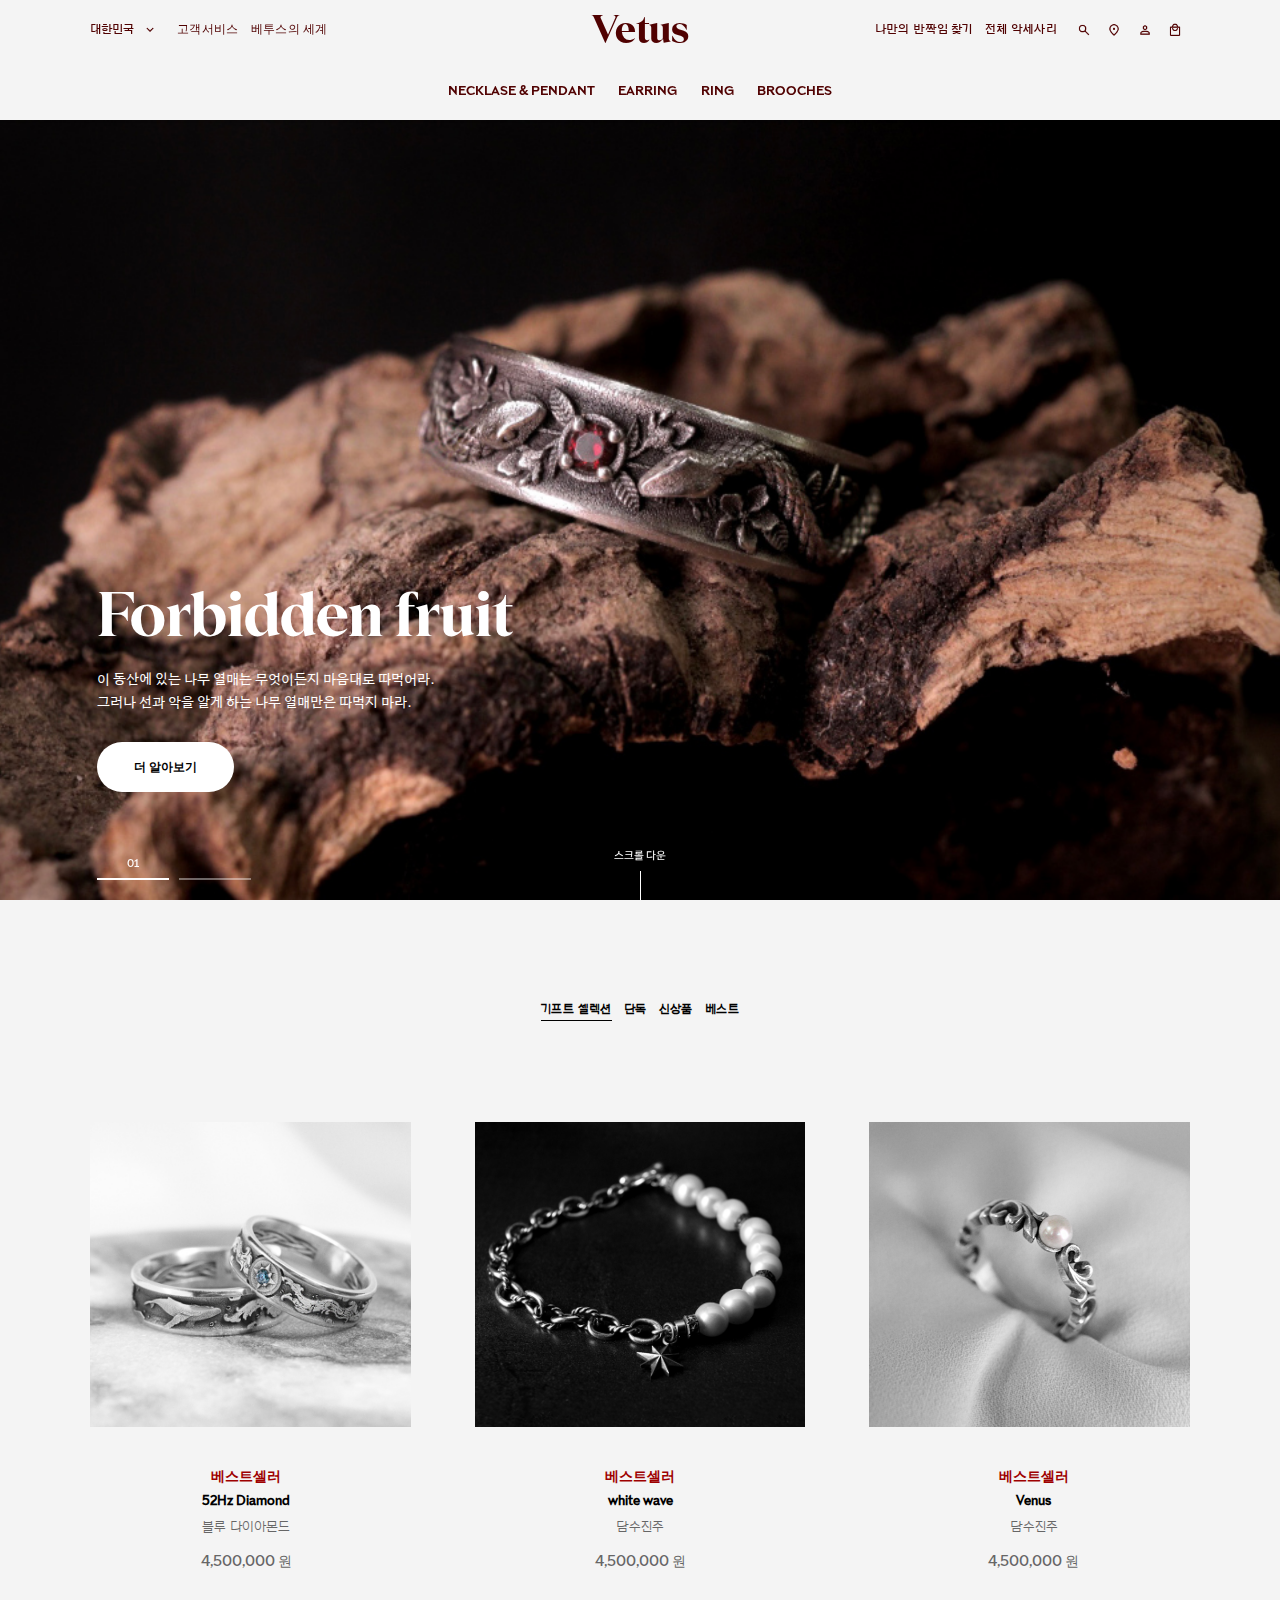
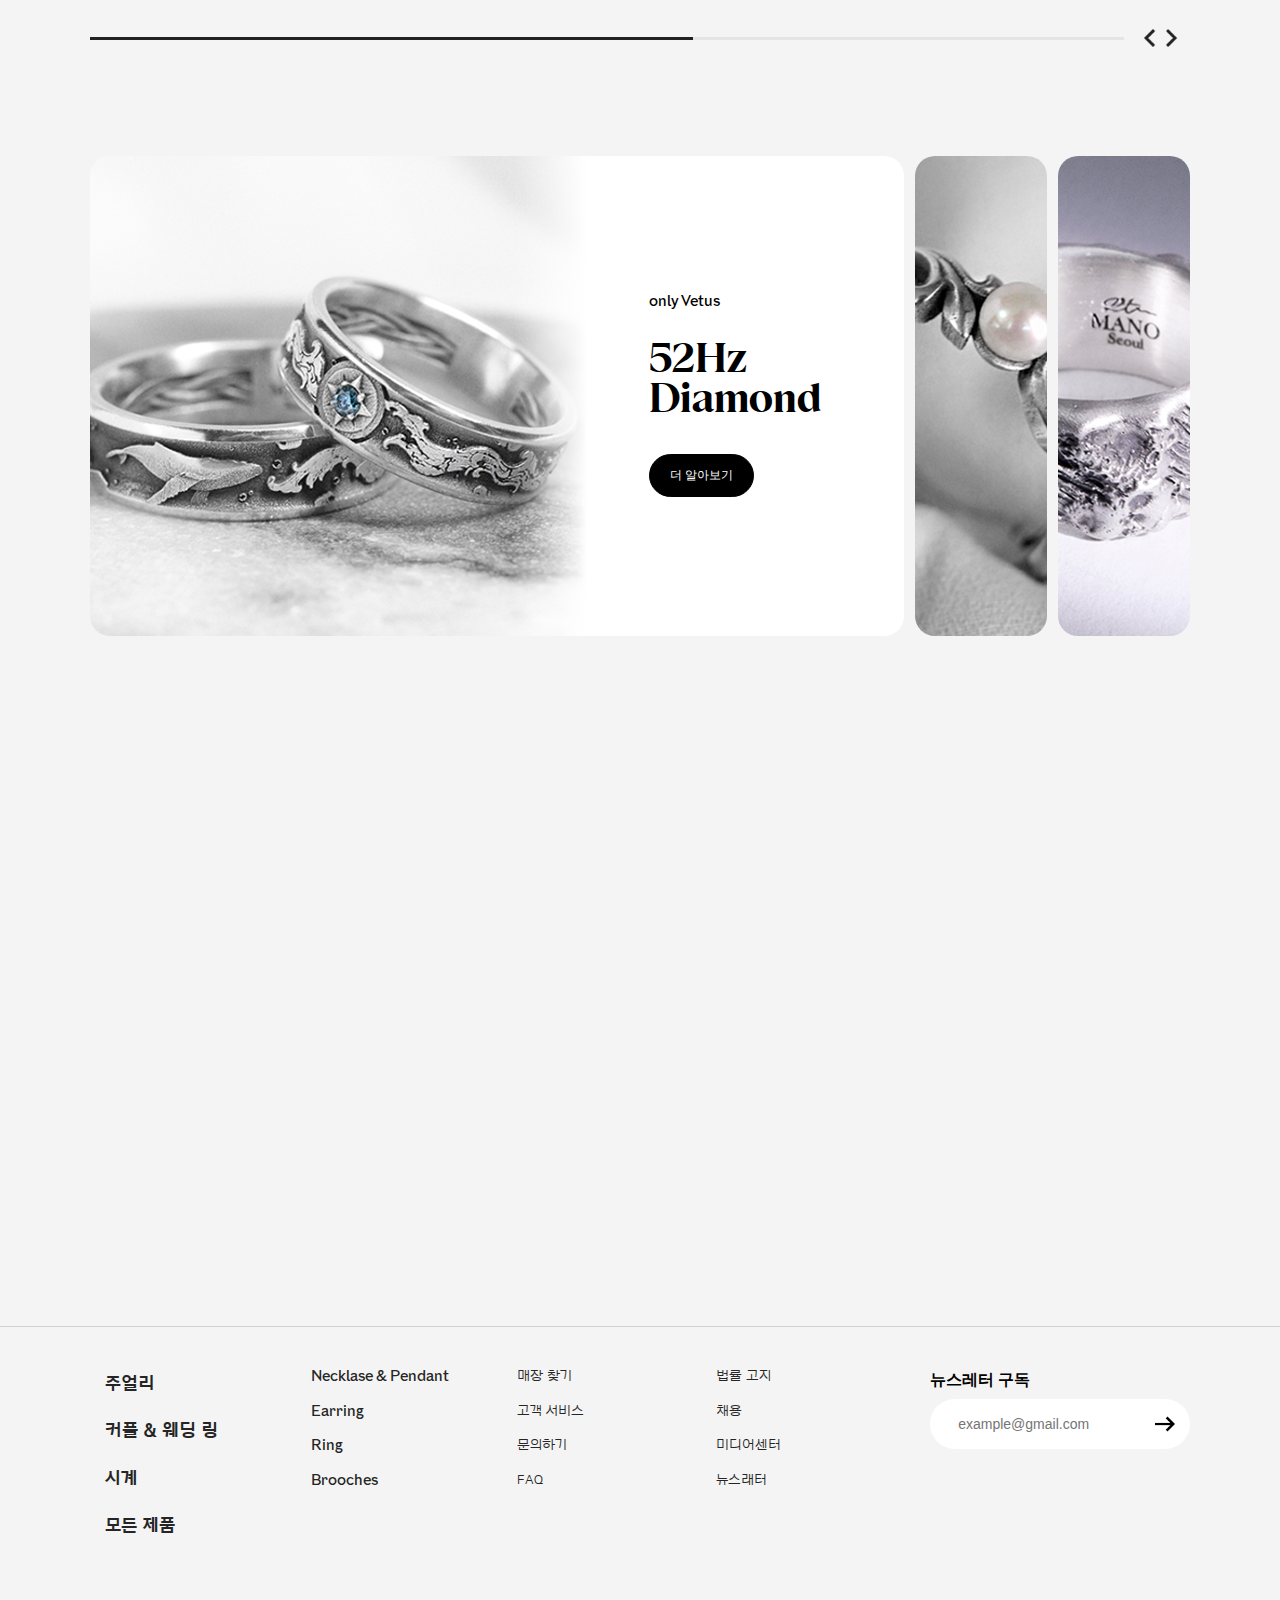
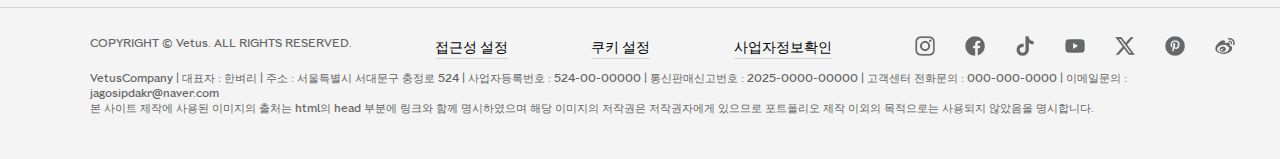
==== commit 344470e0: "파비콘" ====
--- a/index.html
+++ b/index.html
@@ -23,7 +23,7 @@
   -->
 
   <!-- 파비콘 -->
-  <link rel="shortcut icon" href="/img/favicon.jpg" type="image/x-icon">
+  <link rel="shortcut icon" href="/img/favicon.png" type="image/x-icon">
 
   <!-- font -->
   <link rel="stylesheet" href="css/font.css">
--- a/css/style.css
+++ b/css/style.css
@@ -308,7 +308,7 @@
 .wrap #main-view-a .text h3 {
   font-size: 60px;
   font-family: "LonginesSerif_B", "Georgia";
-  margin-bottom: 30px;
+  margin-bottom: 15px;
   line-height: 1.2;
 }
 .wrap #main-view-a .text p {
@@ -370,7 +370,7 @@
 .wrap #main-view-b .text h3 {
   font-size: 60px;
   font-family: "LonginesSerif_B", "Georgia";
-  margin-bottom: 30px;
+  margin-bottom: 20px;
   line-height: 1.2;
 }
 .wrap #main-view-b .text p {
@@ -606,6 +606,7 @@
 #select #select-sub .box {
   width: 25%;
   height: 510px;
+  flex-shrink: 0;
 }
 #select #select-sub .box a {
   width: 100%;
@@ -843,7 +844,7 @@
   background-size: contain;
 }
 footer #footer-top .inner .dep-a {
-  width: 18.75%;
+  width: 25%;
   height: 190px;
   padding-left: 15px;
 }
@@ -859,7 +860,7 @@
   color: #9e0000;
 }
 footer #footer-top .inner .dep-b {
-  width: 18.75%;
+  width: 25%;
   height: 190px;
   padding-left: 15px;
 }
@@ -874,7 +875,7 @@
   color: #9e0000;
 }
 footer #footer-top .inner .info {
-  width: 37.5%;
+  width: 50%;
   height: 190px;
   padding-left: 15px;
 }
@@ -1271,7 +1272,7 @@
     padding: 2px 30px !important;
   }
   main #main-view-b .text {
-    bottom: 14% !important;
+    bottom: 12% !important;
     left: 0 !important;
     width: 100% !important;
     display: flex;
@@ -1315,23 +1316,11 @@
   main .pager span.active::before {
     animation: none !important;
   }
-  main .mouse {
-    height: 65px !important;
-  }
   main .mouse p {
     font-size: 9px !important;
   }
-  main .mouse i {
-    height: 45px !important;
-  }
-  main .mouse i::after {
-    height: 45px !important;
-  }
   main #select #select-btn {
     width: 26%;
-  }
-  main #select #select-sub .box {
-    margin-left: 20px;
   }
   main #large-view {
     justify-content: center;
@@ -1438,9 +1427,6 @@
   main #select-sub article .prev {
     right: 8% !important;
   }
-  main #select-sub .box {
-    margin: 0 55px !important;
-  }
   main #large-view .box {
     flex-direction: column;
     height: 240px !important;
